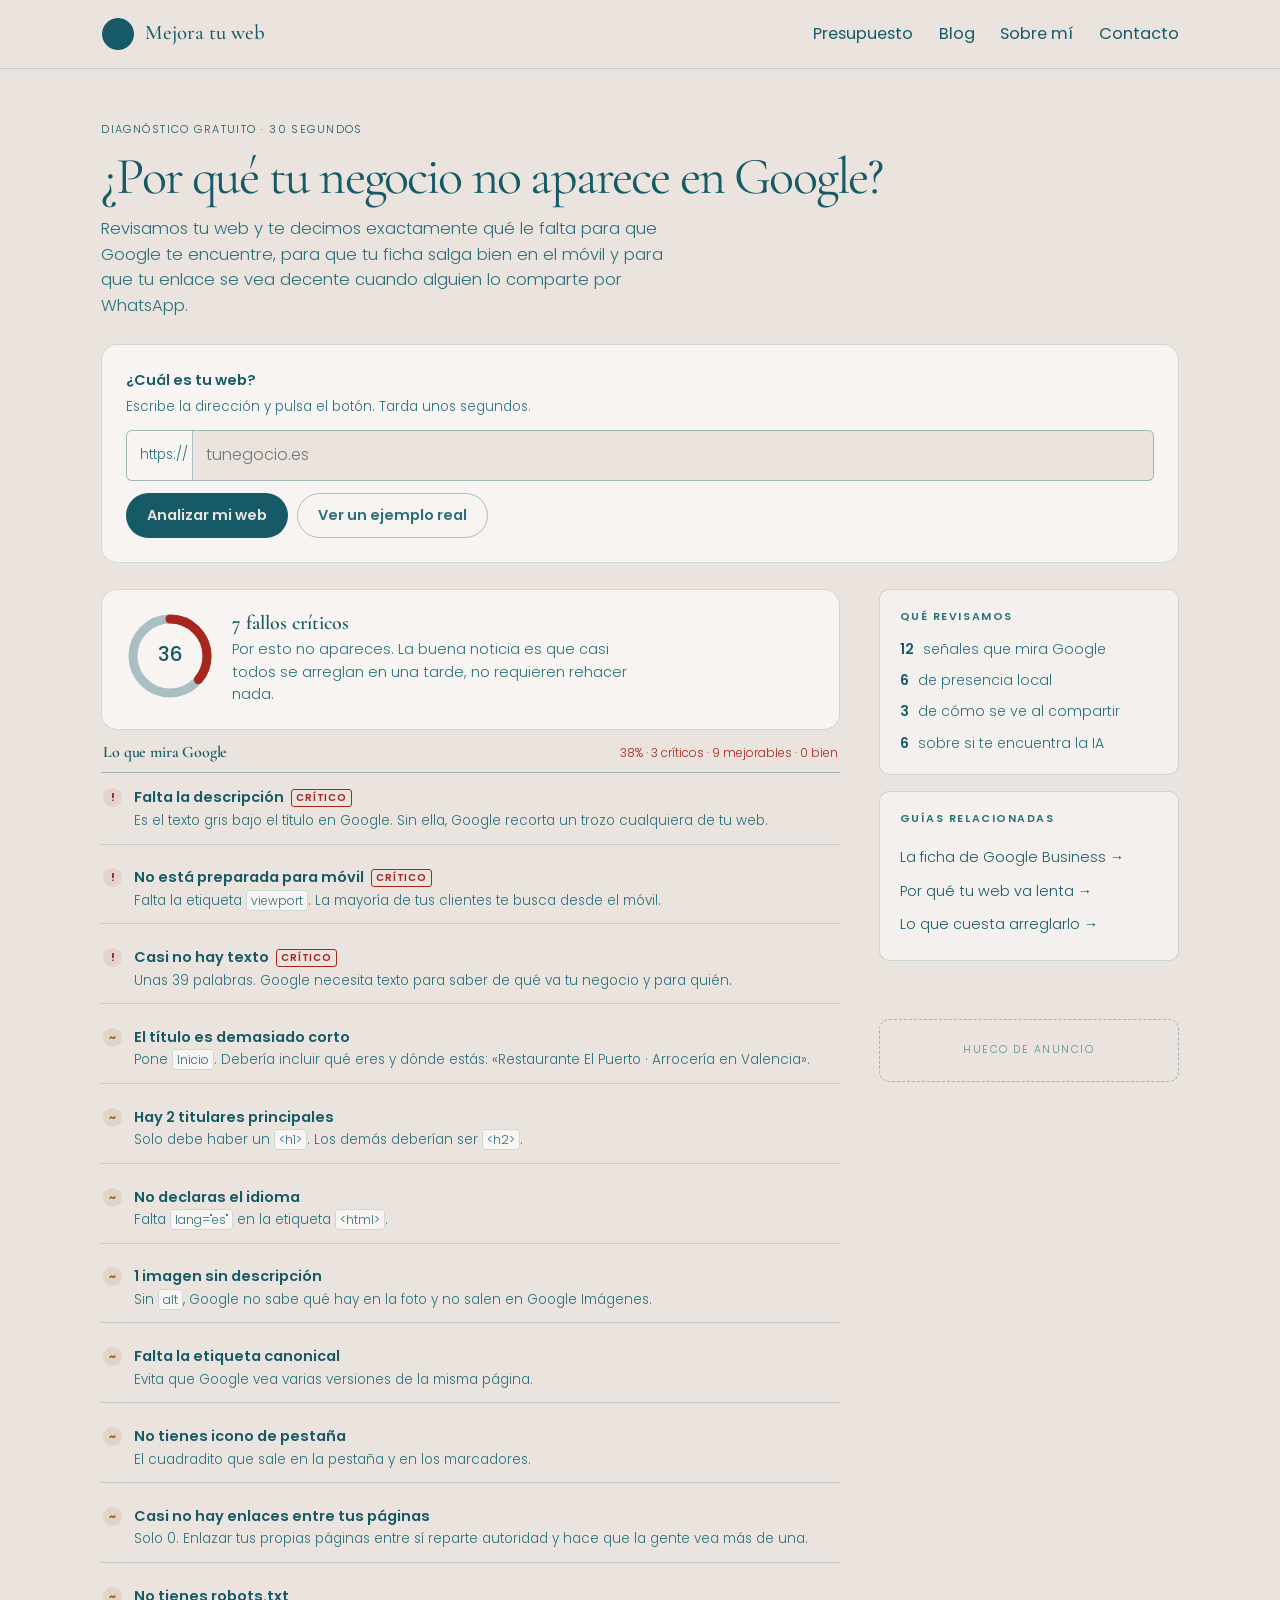
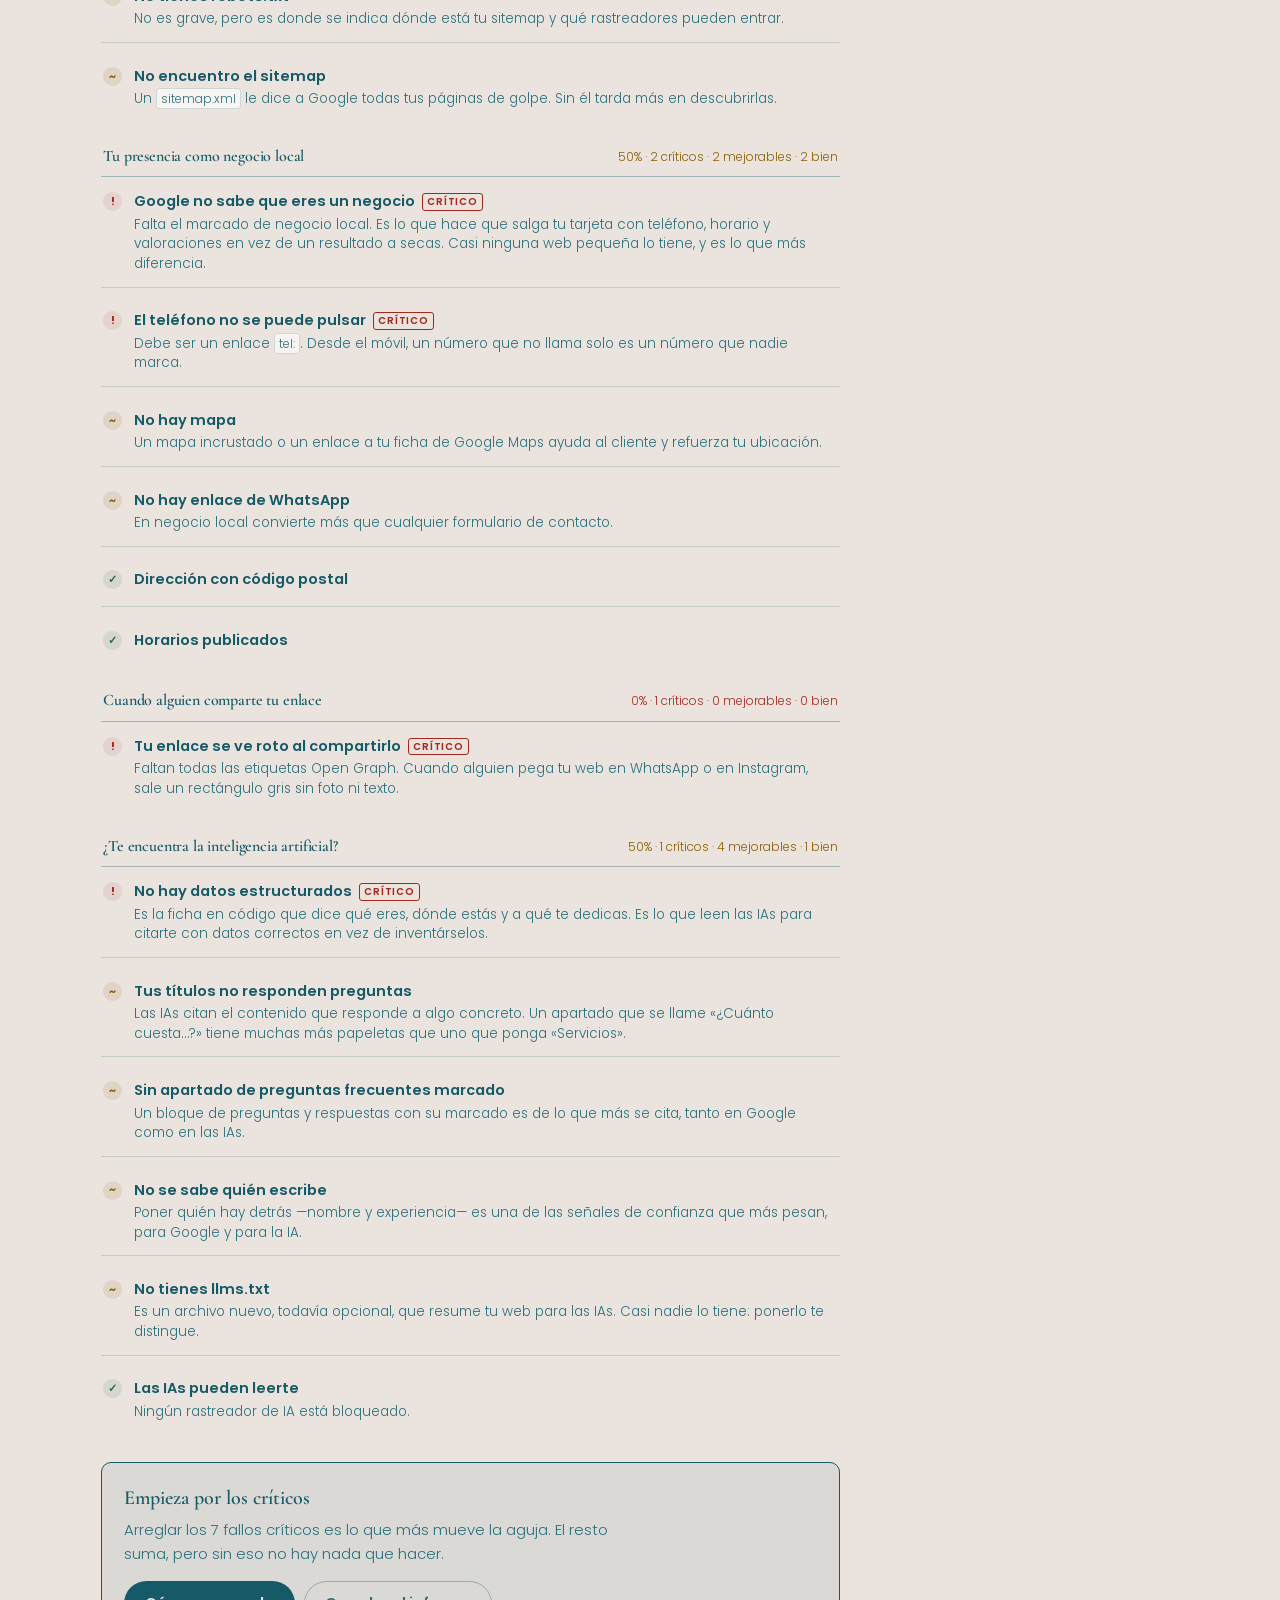
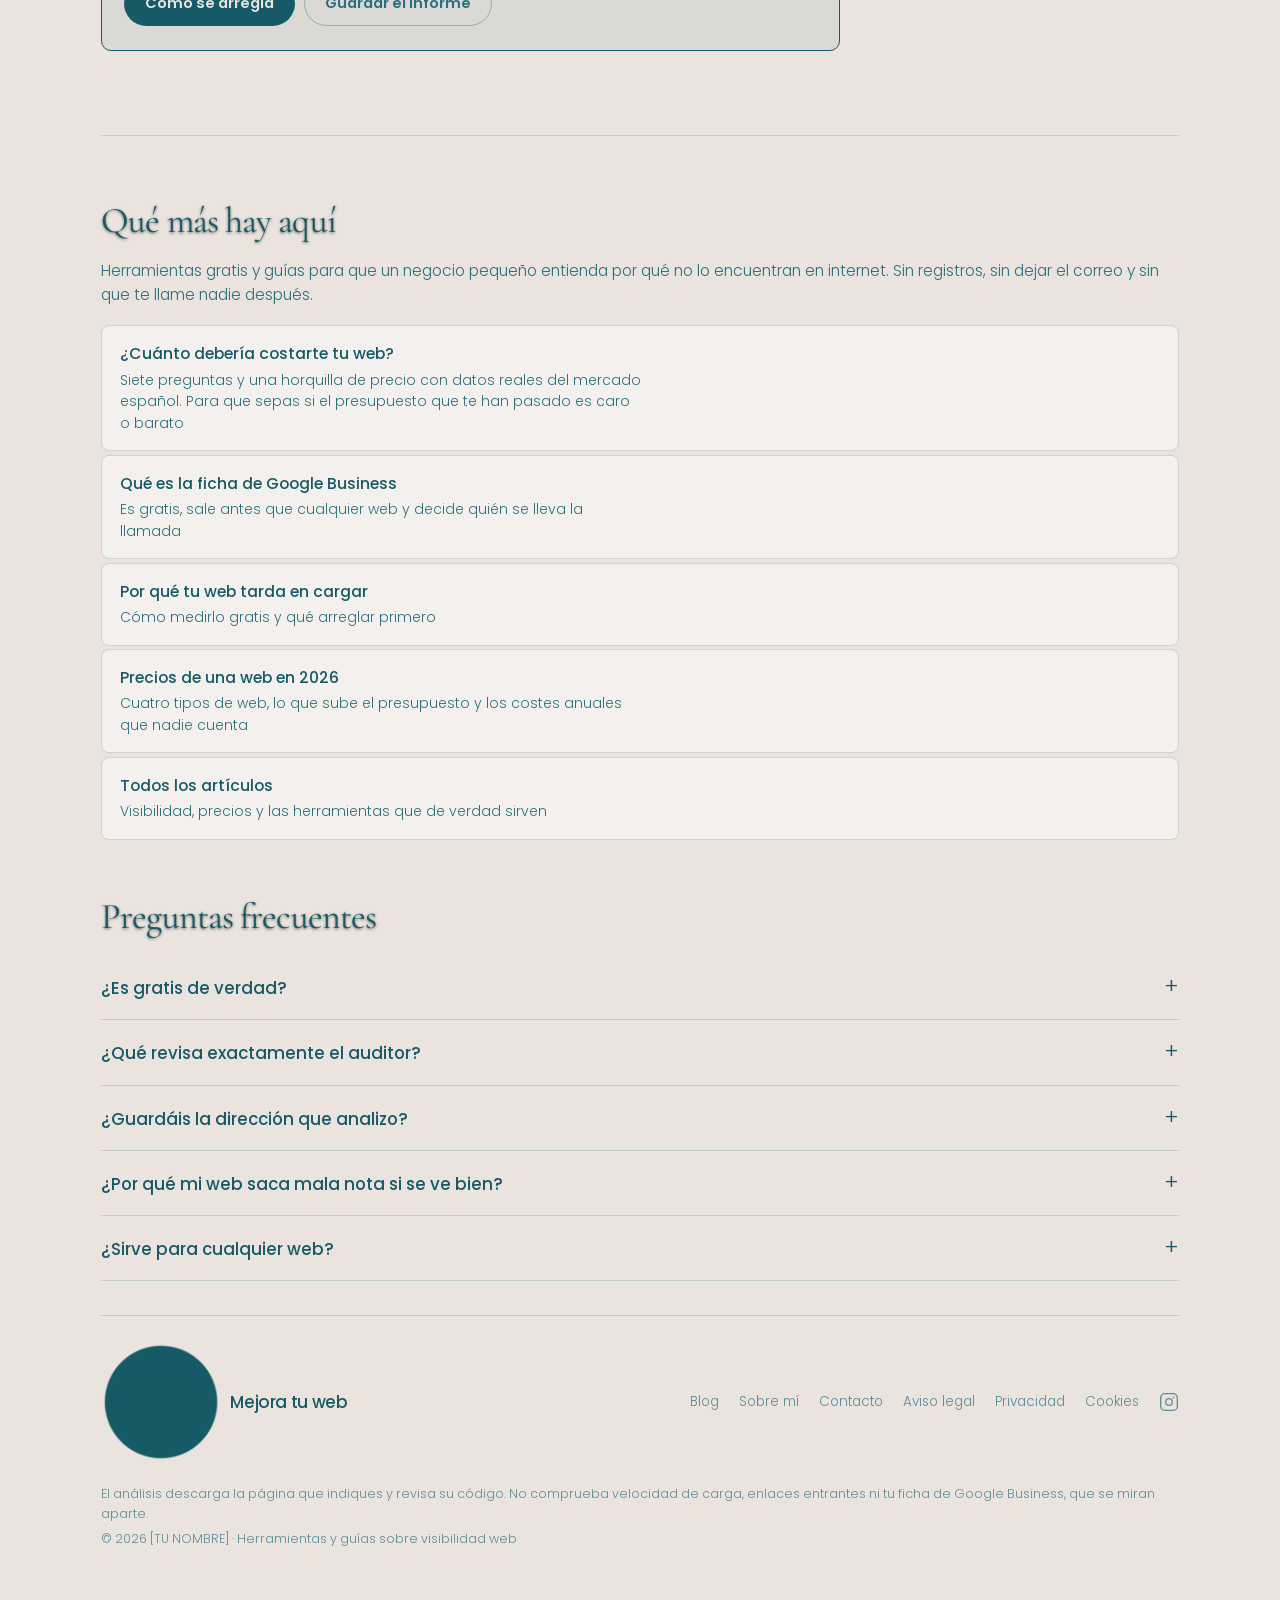
==== index.html @ fc8d4a64 "Primer commit: el sitio completo Sitio de contenido y herramientas gratuitas sobre visibilidad web. " ====
<!DOCTYPE html>
<html lang="es">
<head>
<meta charset="utf-8">
<meta name="viewport" content="width=device-width, initial-scale=1">
<title>¿Por qué tu negocio no aparece en Google? · Mejora tu web</title>
<meta name="description" content="Escribe la dirección de tu web y te decimos en treinta segundos qué le falta para que Google te encuentre. Gratis, sin registro y sin dejar el correo.">
<link rel="canonical" href="https://mejoratuweb.world/">
<link rel="icon" href="/img/logo.png">

<meta property="og:type" content="website">
<meta property="og:url" content="https://mejoratuweb.world/">
<meta property="og:title" content="¿Por qué tu negocio no aparece en Google?">
<meta property="og:description" content="Analiza tu web gratis en treinta segundos y descubre qué le falta.">
<meta property="og:image" content="https://mejoratuweb.world/img/portada-auditor.jpg">
<meta name="twitter:card" content="summary_large_image">


<link rel="preconnect" href="https://fonts.googleapis.com">
<link rel="preconnect" href="https://fonts.gstatic.com" crossorigin>
<link rel="stylesheet" href="https://fonts.googleapis.com/css2?family=Cormorant+Garamond:wght@400;500;600&family=Poppins:wght@300;400;500;600&display=swap">

<link rel="stylesheet" href="/estilo.css">

<style>
:root{
  color-scheme: light;
  --bg:#EAE3DE;
  --surface:rgba(255,255,255,.45);
  --surface-2:rgba(255,255,255,.62);
  --ink:#175A67;
  --ink-2:#2A707C;
  --ink-3:#5C8D96;
  --line:rgba(23,90,103,.18);
  --line-2:rgba(23,90,103,.34);
  --accent:#175A67;
  --accent-soft:rgba(23,90,103,.07);
  --bad:#A8271C;
  --bad-soft:rgba(168,39,28,.09);
  --warn:#8A5D00;
  --warn-soft:rgba(138,93,0,.10);
  --ok:#1F6B4A;
  --ok-soft:rgba(31,107,74,.10);
  --r:10px;
}



*{box-sizing:border-box;}
body{
  margin:0;background:var(--bg);color:var(--ink);
  font-family:'Poppins',"Helvetica Neue",Arial,sans-serif;
  font-size:15.5px;line-height:1.55;
  padding:0;
  -webkit-font-smoothing:antialiased;
}
.wrap{max-width:800px;margin:0 auto;padding-inline:clamp(1.25rem,4vw,4.5rem);}

header{padding-block:52px 26px;}
.kicker{
  font-family:inherit;font-size:11px;
  letter-spacing:.13em;text-transform:uppercase;color:var(--accent);margin:0 0 12px;
}
h1{
  font-family:'Cormorant Garamond',Georgia,serif;font-weight:400;
  font-size:clamp(34px,6vw,52px);line-height:1.05;letter-spacing:-.035em;
    margin:0 0 12px;text-wrap:balance;
}
.sub{color:var(--ink-2);margin:0;max-width:58ch;font-size:16.5px;}

/* entrada */
.input-card{
  background:var(--surface-2);border:1px solid var(--line);border-radius:16px;
  padding:24px;margin-bottom:26px;
}
.input-card label{display:block;font-weight:600;font-size:14.5px;margin-bottom:5px;}
.how{font-size:13.5px;color:var(--ink-2);margin:0 0 12px;}
kbd{
  font-family:inherit;font-size:12px;background:var(--surface-2);
  border:1px solid var(--line-2);border-bottom-width:2px;border-radius:4px;padding:1px 5px;
}
.url-row{
  display:flex;align-items:stretch;
  border:1px solid var(--line-2);border-radius:6px;
  background:var(--bg);overflow:hidden;
}
.url-row:focus-within{outline:2px solid var(--accent);outline-offset:1px;}
.proto{
  display:flex;align-items:center;padding:0 4px 0 13px;
  font-family:inherit;font-size:13.5px;
  color:var(--ink-2);background:var(--surface-2);border-right:1px solid var(--line-2);
}
/* 16px no es capricho: por debajo, Safari en iPhone hace zoom al tocar el campo. */
.url-row input{
  flex:1;min-width:0;border:0;outline:0;background:transparent;
  color:var(--ink);font:inherit;font-size:16px;padding:12px 13px;
}
.err{color:var(--bad);font-size:14px;margin:12px 0 0;}
button[disabled]{opacity:.55;cursor:progress;}
.row{display:flex;gap:9px;flex-wrap:wrap;margin-top:12px;}
button{
  font-family:inherit;font-size:14.5px;font-weight:600;cursor:pointer;
  border-radius:999px;padding:11px 20px;border:1px solid transparent;
  transition:opacity .12s,border-color .12s;
}
.b-main{background:var(--ink);color:var(--bg);}
.b-main:hover{background:#0F454F;}
.b-ghost{background:transparent;border-color:var(--line-2);color:var(--ink-2);}
.b-ghost:hover{border-color:var(--accent);color:var(--accent);}
button:focus-visible{outline:2px solid var(--accent);outline-offset:2px;}

/* marcador */
.score{
  display:flex;gap:18px;align-items:center;flex-wrap:wrap;
  background:var(--surface-2);border:1px solid var(--line);border-radius:16px;
  padding:22px 24px;margin-bottom:10px;
}
.dial{flex:0 0 auto;}
.score-txt h2{
  font-family:'Cormorant Garamond',Georgia,serif;font-size:20px;
  margin:0 0 3px;font-weight:600;
}
.score-txt p{margin:0;color:var(--ink-2);font-size:14.5px;max-width:44ch;}

/* bloques */
.block{margin-bottom:22px;}
.block-head{
  display:flex;align-items:baseline;justify-content:space-between;gap:12px;
  padding:0 2px 8px;border-bottom:1px solid var(--line-2);margin-bottom:0;
}
.block-head h3{
  font-family:'Cormorant Garamond',Georgia,serif;font-size:16px;
  margin:0;font-weight:600;letter-spacing:-.01em;
}
.tally{
  font-family:inherit;font-size:12px;color:var(--ink-3);
  font-variant-numeric:tabular-nums;white-space:nowrap;
}
.items{list-style:none;margin:0;padding:0;}
.item{
  display:flex;gap:12px;padding:13px 2px;border-bottom:1px solid var(--line);
  align-items:flex-start;
}
.item:last-child{border-bottom:0;}
.mark{
  flex:0 0 auto;width:19px;height:19px;border-radius:50%;margin-top:2px;
  display:grid;place-items:center;font-size:11px;font-weight:700;
  font-family:inherit;
}
.m-bad{background:var(--bad-soft);color:var(--bad);}
.m-warn{background:var(--warn-soft);color:var(--warn);}
.m-ok{background:var(--ok-soft);color:var(--ok);}
.item-body{min-width:0;}
.item-t{font-weight:600;font-size:14.5px;margin:0 0 2px;}
.item-d{margin:0;font-size:13.5px;color:var(--ink-2);line-height:1.45;}
.item-d code{
  font-family:inherit;font-size:12px;
  background:var(--surface-2);padding:1px 4px;border-radius:3px;
  overflow-wrap:anywhere;
}
.crit{
  display:inline-block;font-family:inherit;font-size:10px;
  letter-spacing:.08em;text-transform:uppercase;color:var(--bad);
  border:1px solid var(--bad);border-radius:3px;padding:0 4px;margin-left:7px;
  vertical-align:1px;
}

/* cierre */
.close{
  background:var(--accent-soft);border:1px solid var(--accent);
  border-radius:var(--r);padding:24px 22px;margin:28px 0 20px;
}
.close h2{
  font-family:'Cormorant Garamond',Georgia,serif;font-size:20px;
  margin:0 0 8px;font-weight:600;
}
.close p{margin:0 0 16px;font-size:15px;color:var(--ink-2);max-width:54ch;}
.note{
  margin-top:14px;padding:12px 14px;border-radius:6px;background:var(--surface);
  border:1px solid var(--line);font-size:14px;color:var(--ink-2);
}
[hidden]{display:none !important;}
footer{
  border-top:1px solid var(--line);padding-block:16px 48px;margin-top:6px;
  color:var(--ink-3);font-size:13px;
}
footer p{margin:0 0 5px;}
@media (prefers-reduced-motion:reduce){*{transition:none!important;animation:none!important;}}
@media (max-width:560px){
  /* el recuento no cabe en una línea: lo bajamos y lo dejamos partir */
  .block-head{flex-direction:column;align-items:flex-start;gap:5px;}
  .tally{white-space:normal;}
}
@media (max-width:430px){
  header{padding-block:36px 20px;}
  .score{padding:16px;}
}


/* ── pantallas anchas: el contenido deja de ser una tira estrecha ──
   A partir de 1080px el informe comparte fila con una columna
   lateral. Es también donde iría un anuncio de escritorio. */
.wrap{max-width:1180px;}
.cols{display:block;}
@media (min-width:1080px){
  .cols{
    display:grid;
    grid-template-columns:minmax(0,1fr) 300px;
    gap:clamp(2rem,3vw,3.5rem);
    align-items:start;
  }
  .lateral{position:sticky;top:96px;}
}
.lateral{display:flex;flex-direction:column;gap:1rem;margin-top:2rem;}
@media (min-width:1080px){ .lateral{margin-top:0;} }
.caja{
  background:var(--surface);border:1px solid var(--line);
  border-radius:var(--r);padding:1.2rem 1.25rem;
}
.caja h3{
  margin:0 0 .8rem;font-family:'Poppins',sans-serif;font-size:.68rem;font-weight:600;
  letter-spacing:.14em;text-transform:uppercase;color:var(--ink-2);
}
.caja ul{list-style:none;margin:0;padding:0;display:flex;flex-direction:column;gap:.6rem;}
.caja li{margin:0;font-size:.88rem;color:var(--ink-2);display:flex;gap:.6rem;align-items:flex-start;}
.caja li b{color:var(--ink);font-weight:600;flex:0 0 auto;}
.caja a{display:block;font-size:.9rem;color:var(--ink);text-decoration:none;padding:.35rem 0;}
.caja a:hover{opacity:.62;}

/* lista de servicios de la sección de venta */
.servicios{display:flex;flex-direction:column;gap:0;margin:0 0 24px;}
.serv{
  display:flex;justify-content:space-between;align-items:baseline;
  gap:16px 24px;flex-wrap:wrap;
  padding:16px 0;border-bottom:1px solid var(--line);
}
.serv:last-child{border-bottom:0;}
.serv .txt{flex:1 1 260px;min-width:0;}
.serv b{display:block;font-size:16.5px;font-weight:600;color:var(--ink);margin-bottom:3px;}
.serv .desc{font-size:14.5px;color:var(--ink-3);display:block;}
.serv .p{
  font-family:inherit;font-size:14px;
  color:var(--accent);white-space:nowrap;flex:0 0 auto;
  font-variant-numeric:tabular-nums;
}

/* sección de venta bajo la herramienta */
.venta{margin-top:64px;padding-top:8px;border-top:1px solid var(--line);}
.venta h2{font-size:clamp(26px,4vw,36px);font-weight:400;letter-spacing:-.025em;margin:56px 0 18px;text-shadow:0 1px 3px rgba(0,0,0,.55);}
.venta p{color:var(--ink-2);margin:0 0 18px;}
.venta ol{color:var(--ink-2);padding-left:22px;}
.venta ol li{margin-bottom:10px;}
.venta ol strong{color:var(--ink);}

/* pie del sitio */
.pie-h{border-top:1px solid var(--line);margin-top:34px;padding-block:26px 52px;}
.pie-h .fila{display:flex;justify-content:space-between;align-items:center;gap:16px 28px;flex-wrap:wrap;}
.pie-h .marca-h{display:inline-flex;align-items:center;gap:9px;color:var(--ink);text-decoration:none;font-size:17px;font-weight:500;letter-spacing:-.02em;}
.pie-h .marca-h svg{width:21px;height:21px;stroke:var(--accent);fill:none;stroke-width:1.5;}
.pie-h nav{display:flex;gap:20px;flex-wrap:wrap;align-items:center;}
.pie-h a:not(.marca-h){color:var(--ink-3);text-decoration:none;font-size:13.5px;transition:color .2s;}
.pie-h a:not(.marca-h):hover{color:var(--ink);}
.pie-h .ig{display:inline-grid;place-items:center;}
.pie-h .ig svg{width:20px;height:20px;}
.pie-h .nota{margin:22px 0 0;font-size:12.5px;color:var(--ink-3);line-height:1.55;}
.pie-h .nota p{margin:0 0 6px;}
.nav .marca img{width:34px;height:34px;object-fit:contain;flex:0 0 auto;}
img{max-width:100%;height:auto;}
</style>

<script type="application/ld+json">
{
  "@context": "https://schema.org",
  "@graph": [
    {
      "@type": "WebSite",
      "@id": "https://mejoratuweb.world/#web",
      "name": "Mejora tu web",
      "url": "https://mejoratuweb.world/",
      "description": "Herramientas gratuitas y contenidos sobre visibilidad web para negocios pequeños.",
      "inLanguage": "es-ES",
      "publisher": { "@id": "https://mejoratuweb.world/#autor" }
    },
    {
      "@type": "Person",
      "@id": "https://mejoratuweb.world/#autor",
      "name": "[TU NOMBRE]",
      "url": "https://mejoratuweb.world/sobre-mi",
      "sameAs": ["https://instagram.com/mejoratuweb_"]
    },
    {
      "@type": "WebApplication",
      "name": "Auditor de visibilidad",
      "url": "https://mejoratuweb.world/",
      "applicationCategory": "BusinessApplication",
      "operatingSystem": "Cualquier navegador",
      "inLanguage": "es-ES",
      "description": "Analiza una página web y detecta qué le falta para aparecer en Google, para funcionar como negocio local, para verse bien al compartirla y para que la encuentre la inteligencia artificial.",
      "offers": { "@type": "Offer", "price": "0", "priceCurrency": "EUR" },
      "author": { "@id": "https://mejoratuweb.world/#autor" }
    }
  ]
}
</script>
<script type="application/ld+json">
{
  "@context": "https://schema.org",
  "@type": "FAQPage",
  "mainEntity": [
    {
      "@type": "Question",
      "name": "¿Es gratis de verdad?",
      "acceptedAnswer": {
        "@type": "Answer",
        "text": "Sí. No pide registro, no pide correo y no hay versión de pago. La web se mantiene con publicidad, que es lo que permite que las herramientas sean gratis."
      }
    },
    {
      "@type": "Question",
      "name": "¿Qué revisa exactamente el auditor?",
      "acceptedAnswer": {
        "@type": "Answer",
        "text": "Unas treinta comprobaciones repartidas en cuatro bloques: lo que mira Google para posicionarte, tu presencia como negocio local, cómo se ve tu enlace cuando alguien lo comparte, y si los rastreadores de inteligencia artificial pueden leerte."
      }
    },
    {
      "@type": "Question",
      "name": "¿Guardáis la dirección que analizo?",
      "acceptedAnswer": {
        "@type": "Answer",
        "text": "No. La página se descarga, se analiza y se devuelve el resultado. No se guarda ni la dirección ni el contenido."
      }
    },
    {
      "@type": "Question",
      "name": "¿Por qué mi web saca mala nota si se ve bien?",
      "acceptedAnswer": {
        "@type": "Answer",
        "text": "Porque el auditor no mira si es bonita: mira si Google la entiende. Una web preciosa puede no tener descripción, ni datos estructurados, ni etiquetas para compartir, y entonces existe pero no la encuentra nadie."
      }
    },
    {
      "@type": "Question",
      "name": "¿Sirve para cualquier web?",
      "acceptedAnswer": {
        "@type": "Answer",
        "text": "Para cualquiera que se pueda descargar públicamente. El bloque de presencia local solo tiene sentido si tu negocio atiende a clientes de una zona concreta; si no, puedes ignorarlo."
      }
    }
  ]
}
</script>
</head>
<body>
<div class="barra">
<nav class="nav">
  <a class="marca" href="/"><img src="/img/logo.png" alt="" width="120" height="120">Mejora tu web</a>
  <ul>
    <li><a href="/presupuesto">Presupuesto</a></li>
    <li><a href="/blog">Blog</a></li>
    <li><a href="/sobre-mi">Sobre mí</a></li>
    <li><a href="/contacto">Contacto</a></li>
  </ul>
</nav>
</div>

<div class="wrap">

<header>
  <p class="kicker">Diagnóstico gratuito · 30 segundos</p>
  <h1>¿Por qué tu negocio no aparece en Google?</h1>
  <p class="sub">Revisamos tu web y te decimos exactamente qué le falta para que Google te encuentre, para que tu ficha salga bien en el móvil y para que tu enlace se vea decente cuando alguien lo comparte por WhatsApp.</p>
</header>

<div class="input-card">
  <label for="url">¿Cuál es tu web?</label>
  <p class="how">Escribe la dirección y pulsa el botón. Tarda unos segundos.</p>
  <div class="url-row">
    <span class="proto">https://</span>
    <input type="text" id="url" inputmode="url" autocomplete="url" spellcheck="false"
           placeholder="tunegocio.es" aria-label="Dirección de tu web">
  </div>
  <div class="row">
    <button type="button" class="b-main" id="go">Analizar mi web</button>
    <button type="button" class="b-ghost" id="demo">Ver un ejemplo real</button>
  </div>
  <p class="err" id="err" hidden></p>
</div>

<div class="cols">
<div>

<section class="score" aria-live="polite">
  <div class="dial">
    <svg width="88" height="88" viewBox="0 0 88 88" role="img" aria-labelledby="dial-t">
      <title id="dial-t">Puntuación de visibilidad</title>
      <circle cx="44" cy="44" r="37" fill="none" stroke="var(--line-2)" stroke-width="9"></circle>
      <circle id="arc" cx="44" cy="44" r="37" fill="none" stroke="var(--accent)" stroke-width="9"
              stroke-linecap="round" stroke-dasharray="232.5" stroke-dashoffset="232.5"
              transform="rotate(-90 44 44)"></circle>
      <text id="arc-n" x="44" y="49" text-anchor="middle" fill="var(--ink)"
            font-family="Poppins, sans-serif" font-size="20" font-weight="500">—</text>
    </svg>
  </div>
  <div class="score-txt">
    <h2 id="verdict">Esperando tu web</h2>
    <p id="verdict-d">Pega el código de arriba y pulsa analizar. O mira el ejemplo si prefieres ver antes cómo funciona.</p>
  </div>
</section>

<div id="report"></div>

<section class="close" id="closing" hidden>
  <h2 id="close-t">Lo importante son los tres primeros</h2>
  <p id="close-d">Arreglar los fallos marcados como críticos es lo que más mueve la aguja. El resto suma, pero sin eso no hay nada que hacer.</p>
  <div class="row">
    <button type="button" class="b-main" id="ask">Cómo se arregla</button>
    <button type="button" class="b-ghost" id="print">Guardar el informe</button>
  </div>
  <div class="note" id="sent" hidden>Cada fallo se arregla de una forma distinta. Los tres más habituales los explico paso a paso aquí: <a href="/blog/ficha-google-business">la ficha de Google Business</a>, <a href="/blog/velocidad-web">la velocidad de carga</a> y <a href="/blog/precio-web-negocio-pequeno">lo que cuesta arreglarlo</a>. Si algo no te cuadra, <a href="/contacto">escríbeme</a>.</div>
</section>

</div>

<aside class="lateral">

  <div class="caja">
    <h3>Qué revisamos</h3>
    <ul>
      <li><b>12</b> señales que mira Google</li>
      <li><b>6</b> de presencia local</li>
      <li><b>3</b> de cómo se ve al compartir</li>
      <li><b>6</b> sobre si te encuentra la IA</li>
    </ul>
  </div>

  <div class="caja">
    <h3>Guías relacionadas</h3>
    <a href="/blog/ficha-google-business">La ficha de Google Business →</a>
    <a href="/blog/velocidad-web">Por qué tu web va lenta →</a>
    <a href="/blog/precio-web-negocio-pequeno">Lo que cuesta arreglarlo →</a>
  </div>

  <!-- ANUNCIO LATERAL — solo se ve en escritorio -->
  <div class="ad">Hueco de anuncio</div>

</aside>

</div>

<section class="venta">

<h2>Qué más hay aquí</h2>

<p>Herramientas gratis y guías para que un negocio pequeño entienda por qué no lo encuentran en internet. Sin registros, sin dejar el correo y sin que te llame nadie después.</p>

<ul class="more">
  <li><a href="/presupuesto">¿Cuánto debería costarte tu web?<span class="sub">Siete preguntas y una horquilla de precio con datos reales del mercado español. Para que sepas si el presupuesto que te han pasado es caro o barato</span></a></li>
  <li><a href="/blog/ficha-google-business">Qué es la ficha de Google Business<span class="sub">Es gratis, sale antes que cualquier web y decide quién se lleva la llamada</span></a></li>
  <li><a href="/blog/velocidad-web">Por qué tu web tarda en cargar<span class="sub">Cómo medirlo gratis y qué arreglar primero</span></a></li>
  <li><a href="/blog/precio-web-negocio-pequeno">Precios de una web en 2026<span class="sub">Cuatro tipos de web, lo que sube el presupuesto y los costes anuales que nadie cuenta</span></a></li>
  <li><a href="/blog">Todos los artículos<span class="sub">Visibilidad, precios y las herramientas que de verdad sirven</span></a></li>
</ul>


<h2>Preguntas frecuentes</h2>

<details>
  <summary>¿Es gratis de verdad?</summary>
  <p>Sí. No pide registro, no pide correo y no hay versión de pago. La web se mantiene con publicidad, que es lo que permite que las herramientas sean gratis.</p>
</details>
<details>
  <summary>¿Qué revisa exactamente el auditor?</summary>
  <p>Unas treinta comprobaciones repartidas en cuatro bloques: lo que mira Google para posicionarte, tu presencia como negocio local, cómo se ve tu enlace cuando alguien lo comparte, y si los rastreadores de inteligencia artificial pueden leerte.</p>
</details>
<details>
  <summary>¿Guardáis la dirección que analizo?</summary>
  <p>No. La página se descarga, se analiza y se devuelve el resultado. No se guarda ni la dirección ni el contenido.</p>
</details>
<details>
  <summary>¿Por qué mi web saca mala nota si se ve bien?</summary>
  <p>Porque el auditor no mira si es bonita: mira si Google la entiende. Una web preciosa puede no tener descripción, ni datos estructurados, ni etiquetas para compartir, y entonces existe pero no la encuentra nadie.</p>
</details>
<details>
  <summary>¿Sirve para cualquier web?</summary>
  <p>Para cualquiera que se pueda descargar públicamente. El bloque de presencia local solo tiene sentido si tu negocio atiende a clientes de una zona concreta; si no, puedes ignorarlo.</p>
</details>

</section>

<footer class="pie-h">
  <div class="fila">
    <a class="marca-h" href="/"><img src="/img/logo.png" alt="" width="120" height="120"><span>Mejora tu web</span></a>
    <nav aria-label="Legal">
      <a href="/blog">Blog</a>
      <a href="/sobre-mi">Sobre mí</a>
      <a href="/contacto">Contacto</a>
      <a href="/aviso-legal">Aviso legal</a>
      <a href="/politica-de-privacidad">Privacidad</a>
      <a href="/politica-de-cookies">Cookies</a>
      <a class="ig" href="https://instagram.com/mejoratuweb_" target="_blank" rel="noopener" aria-label="Instagram"><svg viewBox="0 0 24 24" aria-hidden="true" fill="none" stroke="currentColor" stroke-width="1.6" stroke-linecap="round" stroke-linejoin="round"><rect x="2" y="2" width="20" height="20" rx="5"/><circle cx="12" cy="12" r="4"/><circle cx="17.5" cy="6.5" r="1" fill="currentColor" stroke="none"/></svg></a>
    </nav>
  </div>
  <div class="nota">
    <p>El an&aacute;lisis descarga la p&aacute;gina que indiques y revisa su c&oacute;digo. No comprueba velocidad de carga, enlaces entrantes ni tu ficha de Google Business, que se miran aparte.</p>
    <p>&copy; 2026 [TU NOMBRE] &middot; Herramientas y gu&iacute;as sobre visibilidad web</p>
  </div>
</footer>

</div>

<script>
(function(){
  var $ = function(id){ return document.getElementById(id); };
  var report = $('report'), url = $('url'), err = $('err'), go = $('go');

  var EJEMPLO = '<!DOCTYPE html>\n<html>\n<head>\n' +
    '<meta charset="utf-8">\n' +
    '<title>Inicio</title>\n' +
    '<link rel="stylesheet" href="estilo.css">\n' +
    '</head>\n<body>\n' +
    '<h1>Bienvenidos</h1>\n' +
    '<h1>Nuestra carta</h1>\n' +
    '<img src="local.jpg">\n' +
    '<img src="plato.jpg" alt="Arroz caldoso">\n' +
    '<p>Somos un restaurante familiar en el centro. Llámanos al 961 234 567 ' +
    'o ven a vernos en la Calle Mayor 14, 46001 Valencia.</p>\n' +
    '<p>Abrimos todos los días de 13:00 a 16:00 y de 20:00 a 23:30.</p>\n' +
    '</body>\n</html>';

  // ---- comprobaciones ----
  function analizar(d){
    if(typeof d === 'string') d = {html:d};
    var html = d.html;
    var robots = d.robots || '';
    var haySitemap = !!d.sitemap;
    var hayLlms = !!d.llms;
    var doc = new DOMParser().parseFromString(html, 'text/html');
    var head = doc.head || doc.createElement('head');
    var txt = (doc.body ? doc.body.textContent : '').replace(/\s+/g,' ').trim();
    var raw = html;

    function meta(sel){ var e = head.querySelector(sel); return e ? (e.getAttribute('content')||'').trim() : null; }

    var titulo = (doc.querySelector('title')||{}).textContent;
    titulo = titulo ? titulo.trim() : '';
    var desc = meta('meta[name="description" i]');
    var h1s = doc.querySelectorAll('h1');
    var imgs = doc.querySelectorAll('img');
    // alt="" es correcto: marca una imagen decorativa. Lo que falla
    // es no tener el atributo en absoluto.
    var sinAlt = 0, decorativas = 0;
    Array.prototype.forEach.call(imgs, function(i){
      if(!i.hasAttribute('alt')) sinAlt++;
      else if(!i.getAttribute('alt').trim()) decorativas++;
    });
    var lang = doc.documentElement.getAttribute('lang');
    var robots = (meta('meta[name="robots" i]')||'').toLowerCase();
    var canonical = head.querySelector('link[rel="canonical" i]');
    var viewport = meta('meta[name="viewport" i]');
    var favicon = head.querySelector('link[rel~="icon" i]');

    var ogT = meta('meta[property="og:title" i]'), ogD = meta('meta[property="og:description" i]'),
        ogI = meta('meta[property="og:image" i]');

    var schema = /"@type"\s*:\s*"(LocalBusiness|Restaurant|Store|Dentist|MedicalClinic|HealthAndBeautyBusiness|AutoRepair|ProfessionalService|BarOrPub|CafeOrCoffeeShop)"/i.test(raw);
    var tel = /href\s*=\s*["']tel:/i.test(raw);
    var wa = /(wa\.me|api\.whatsapp\.com)/i.test(raw);
    var cp = /\b\d{5}\b/.test(txt);
    var horario = /(horario|abrimos|abierto|lunes|martes|miércoles|miercoles|jueves|viernes|sábado|sabado|domingo)/i.test(txt)
                  && /\d{1,2}[:.]\d{2}/.test(txt);
    var mapa = /(google\.com\/maps|maps\.google|maps\.app\.goo\.gl)/i.test(raw);

    var B = [], L = [], C = [];

    // --- básicos ---
    if(!titulo) B.push(f('bad','Tu página no tiene título','Es el renglón azul que sale en Google. Sin él, Google se inventa uno.',true));
    else if(titulo.length < 15) B.push(f('warn','El título es demasiado corto','Pone <code>'+esc(titulo)+'</code>. Debería incluir qué eres y dónde estás: «Restaurante El Puerto · Arrocería en Valencia».'));
    else if(titulo.length > 65) B.push(f('warn','El título se va a cortar en Google','Tiene '+titulo.length+' caracteres y se corta sobre los 60.'));
    else B.push(f('ok','Título correcto','<code>'+esc(titulo)+'</code>'));

    if(!desc) B.push(f('bad','Falta la descripción','Es el texto gris bajo el título en Google. Sin ella, Google recorta un trozo cualquiera de tu web.',true));
    else if(desc.length < 70) B.push(f('warn','La descripción se queda corta','Tiene '+desc.length+' caracteres. Entre 120 y 160 aprovecha todo el espacio.'));
    else B.push(f('ok','Descripción correcta',desc.length+' caracteres.'));

    if(h1s.length === 0) B.push(f('bad','No hay titular principal','Falta el <code>&lt;h1&gt;</code>. Es como Google entiende de qué va la página.',true));
    else if(h1s.length > 1) B.push(f('warn','Hay '+h1s.length+' titulares principales','Solo debe haber un <code>&lt;h1&gt;</code>. Los demás deberían ser <code>&lt;h2&gt;</code>.'));
    else B.push(f('ok','Un solo titular principal','<code>'+esc(h1s[0].textContent.trim().slice(0,60))+'</code>'));

    if(robots.indexOf('noindex') > -1)
      B.push(f('bad','Le estás diciendo a Google que no te indexe','Hay un <code>noindex</code> en el código. Esto por sí solo te borra de Google. Suele quedarse puesto sin querer al publicar.',true));

    if(!lang) B.push(f('warn','No declaras el idioma','Falta <code>lang="es"</code> en la etiqueta <code>&lt;html&gt;</code>.'));
    else B.push(f('ok','Idioma declarado','<code>'+esc(lang)+'</code>'));

    if(!viewport) B.push(f('bad','No está preparada para móvil','Falta la etiqueta <code>viewport</code>. La mayoría de tus clientes te busca desde el móvil.',true));
    else B.push(f('ok','Preparada para móvil',''));

    if(sinAlt > 0) B.push(f('warn', sinAlt+' '+(sinAlt===1?'imagen sin descripción':'imágenes sin descripción'),'Sin <code>alt</code>, Google no sabe qué hay en la foto y no salen en Google Imágenes.'));
    else if(imgs.length) B.push(f('ok','Todas las imágenes descritas',
      imgs.length + ' con <code>alt</code>' + (decorativas ? ', ' + decorativas + ' marcadas como decorativas' : '') + '.'));

    if(!canonical) B.push(f('warn','Falta la etiqueta canonical','Evita que Google vea varias versiones de la misma página.'));
    if(!favicon) B.push(f('warn','No tienes icono de pestaña','El cuadradito que sale en la pestaña y en los marcadores.'));

    var pal = txt ? txt.split(' ').length : 0;
    if(pal < 150) B.push(f('bad','Casi no hay texto','Unas '+pal+' palabras. Google necesita texto para saber de qué va tu negocio y para quién.',true));
    else if(pal < 350) B.push(f('warn','Hay poco texto','Unas '+pal+' palabras. Con 400 o 500 bien escritas competirías mucho mejor.'));
    else B.push(f('ok','Cantidad de texto suficiente','Unas '+pal+' palabras.'));

    // jerarquía de titulares
    var h2s = doc.querySelectorAll('h2');
    if(h1s.length && h2s.length === 0 && pal > 400)
      B.push(f('warn','No hay subtítulos','Solo hay un titular y mucho texto seguido. Los <code>&lt;h2&gt;</code> ayudan a Google a entender de qué habla cada parte, y al lector a no perderse.'));
    else if(h2s.length) B.push(f('ok','Texto bien estructurado', h2s.length + ' ' + (h2s.length===1?'subtítulo':'subtítulos') + '.'));

    // enlaces internos
    // El host es el de la web analizada, no el de esta página.
    var suHost = '';
    try { suHost = d.url ? new URL(d.url).host : ''; } catch(e){}

    var internos = 0;
    Array.prototype.forEach.call(doc.querySelectorAll('a[href]'), function(a){
      var h = (a.getAttribute('href') || '').trim();
      if(!h || h.charAt(0) === '#') return;
      if(/^(mailto:|tel:|javascript:|data:)/i.test(h)) return;
      if(/^https?:\/\//i.test(h)){
        if(suHost && h.indexOf(suHost) > -1) internos++;   // absoluto, pero suyo
      } else {
        internos++;                                         // relativo: siempre interno
      }
    });
    if(internos < 3) B.push(f('warn','Casi no hay enlaces entre tus páginas','Solo ' + internos + '. Enlazar tus propias páginas entre sí reparte autoridad y hace que la gente vea más de una.'));
    else B.push(f('ok','Páginas enlazadas entre sí', internos + ' enlaces internos.'));

    // robots.txt y sitemap
    if(robots){
      if(/User-agent:\s*\*[\s\S]*?Disallow:\s*\/\s*$/im.test(robots))
        B.push(f('bad','Tu robots.txt bloquea todo Google','Hay un <code>Disallow: /</code> general. Esto por sí solo te borra del buscador.',true));
      else B.push(f('ok','robots.txt correcto','No bloquea el rastreo.'));
    } else {
      B.push(f('warn','No tienes robots.txt','No es grave, pero es donde se indica dónde está tu sitemap y qué rastreadores pueden entrar.'));
    }

    if(haySitemap) B.push(f('ok','Sitemap publicado','Google tiene el mapa de tu web.'));
    else B.push(f('warn','No encuentro el sitemap','Un <code>sitemap.xml</code> le dice a Google todas tus páginas de golpe. Sin él tarda más en descubrirlas.'));

    // --- local ---
    // ¿Esto parece siquiera un negocio local? Sin schema, sin teléfono,
    // sin dirección y sin horarios, casi seguro que no lo es. En ese caso
    // avisamos, pero no lo marcamos como crítico: sería una falsa alarma.
    var pareceLocal = schema || tel || cp || horario || mapa;

    if(!pareceLocal){
      L.push(f('warn','Esto no parece un negocio local',
        'No encuentro dirección, teléfono ni horarios. Si tu web no es la de un negocio con clientes de una zona concreta, este bloque no te aplica y puedes ignorarlo entero.'));
    }

    if(!schema) L.push(f(pareceLocal ? 'bad' : 'warn','Google no sabe que eres un negocio','Falta el marcado de negocio local. Es lo que hace que salga tu tarjeta con teléfono, horario y valoraciones en vez de un resultado a secas. Casi ninguna web pequeña lo tiene, y es lo que más diferencia.', pareceLocal));
    else L.push(f('ok','Marcado de negocio local presente',''));

    if(!tel) L.push(f(pareceLocal ? 'bad' : 'warn','El teléfono no se puede pulsar','Debe ser un enlace <code>tel:</code>. Desde el móvil, un número que no llama solo es un número que nadie marca.', pareceLocal));
    else L.push(f('ok','Teléfono pulsable',''));

    if(!cp) L.push(f('warn','No encuentro una dirección completa','Falta el código postal. La dirección exacta ayuda a Google a situarte en el mapa.'));
    else L.push(f('ok','Dirección con código postal',''));

    if(!horario) L.push(f('warn','No aparecen los horarios','Es de lo que más se busca de un negocio local, y Google lo muestra directamente si lo encuentra.'));
    else L.push(f('ok','Horarios publicados',''));

    if(!mapa) L.push(f('warn','No hay mapa','Un mapa incrustado o un enlace a tu ficha de Google Maps ayuda al cliente y refuerza tu ubicación.'));
    else L.push(f('ok','Mapa enlazado',''));

    if(!wa) L.push(f('warn','No hay enlace de WhatsApp','En negocio local convierte más que cualquier formulario de contacto.'));
    else L.push(f('ok','WhatsApp enlazado',''));

    // --- compartir ---
    if(!ogT && !ogD && !ogI)
      C.push(f('bad','Tu enlace se ve roto al compartirlo','Faltan todas las etiquetas Open Graph. Cuando alguien pega tu web en WhatsApp o en Instagram, sale un rectángulo gris sin foto ni texto.',true));
    else {
      if(!ogT) C.push(f('warn','Falta el título al compartir','<code>og:title</code>'));
      else C.push(f('ok','Título al compartir',''));
      if(!ogI) C.push(f('bad','No hay imagen al compartir','<code>og:image</code>. Es lo que más se nota: sin foto, casi nadie pincha.',true));
      else C.push(f('ok','Imagen al compartir',''));
      if(!ogD) C.push(f('warn','Falta la descripción al compartir','<code>og:description</code>'));
      else C.push(f('ok','Descripción al compartir',''));
    }

    // --- ¿te encuentra la IA? ---
    var A = [];

    var bloqueaIA = /User-agent:\s*(GPTBot|ClaudeBot|Claude-Web|PerplexityBot|Google-Extended|CCBot|anthropic-ai)[\s\S]{0,200}?Disallow:\s*\//i.test(robots);
    if(bloqueaIA) A.push(f('bad','Le has cerrado la puerta a la IA','Tu <code>robots.txt</code> bloquea a rastreadores como GPTBot, ClaudeBot o Perplexity. Si alguien pregunta por tu sector a ChatGPT, tu negocio no puede salir.',true));
    else A.push(f('ok','Las IAs pueden leerte','Ningún rastreador de IA está bloqueado.'));

    var tieneDatos = /"@type"\s*:\s*"[A-Za-z]+"/.test(raw);
    if(!tieneDatos) A.push(f('bad','No hay datos estructurados','Es la ficha en código que dice qué eres, dónde estás y a qué te dedicas. Es lo que leen las IAs para citarte con datos correctos en vez de inventárselos.',true));
    else A.push(f('ok','Datos estructurados presentes',''));

    var preguntas = 0;
    Array.prototype.forEach.call(doc.querySelectorAll('h2,h3'), function(h){
      var t = (h.textContent||'').trim();
      if(/\?|^(qué|que|cómo|como|cuánto|cuanto|cuándo|cuando|por qué|porque|dónde|donde|quién|quien)\b/i.test(t)) preguntas++;
    });
    if(preguntas === 0) A.push(f('warn','Tus títulos no responden preguntas','Las IAs citan el contenido que responde a algo concreto. Un apartado que se llame «¿Cuánto cuesta…?» tiene muchas más papeletas que uno que ponga «Servicios».'));
    else A.push(f('ok','Contenido en forma de respuesta', preguntas + ' ' + (preguntas===1?'apartado responde':'apartados responden') + ' a una pregunta.'));

    var faq = /"@type"\s*:\s*"(FAQPage|Question)"/i.test(raw);
    if(!faq) A.push(f('warn','Sin apartado de preguntas frecuentes marcado','Un bloque de preguntas y respuestas con su marcado es de lo que más se cita, tanto en Google como en las IAs.'));
    else A.push(f('ok','Preguntas frecuentes marcadas',''));

    var autor = /"@type"\s*:\s*"Person"/i.test(raw) || /rel=["']author/i.test(raw) || /itemprop=["']author/i.test(raw);
    if(!autor) A.push(f('warn','No se sabe quién escribe','Poner quién hay detrás —nombre y experiencia— es una de las señales de confianza que más pesan, para Google y para la IA.'));
    else A.push(f('ok','Autoría identificada',''));

    if(hayLlms) A.push(f('ok','Tienes llms.txt','Vas por delante: ese archivo le explica a las IAs qué hay en tu web.'));
    else A.push(f('warn','No tienes llms.txt','Es un archivo nuevo, todavía opcional, que resume tu web para las IAs. Casi nadie lo tiene: ponerlo te distingue.'));

    return [
      {t:'Lo que mira Google', items:B},
      {t:'Tu presencia como negocio local', items:L},
      {t:'Cuando alguien comparte tu enlace', items:C},
      {t:'¿Te encuentra la inteligencia artificial?', items:A}
    ];
  }

  function f(nivel,titulo,detalle,critico){
    return {nivel:nivel, t:titulo, d:detalle||'', crit:!!critico};
  }
  function esc(s){
    return String(s).replace(/[&<>"]/g, function(c){
      return {'&':'&amp;','<':'&lt;','>':'&gt;','"':'&quot;'}[c];
    });
  }

  function pintar(bloques){
    report.innerHTML = '';
    var bad=0, warn=0, ok=0;

    bloques.forEach(function(b){
      var nb=0,nw=0,no=0;
      b.items.forEach(function(i){
        if(i.nivel==='bad'){bad++;nb++;} else if(i.nivel==='warn'){warn++;nw++;} else {ok++;no++;}
      });

      var sec = document.createElement('section');
      sec.className = 'block';
      var head = document.createElement('div');
      head.className = 'block-head';
      var h3 = document.createElement('h3'); h3.textContent = b.t;
      var tally = document.createElement('span'); tally.className = 'tally';
      // Cada bloque saca su propia nota: bien vale 1, mejorable medio, crítico 0.
      var totalB = nb + nw + no;
      var pctB = totalB ? Math.round(((no + nw*0.5) / totalB) * 100) : 100;
      tally.textContent = pctB + '%  ·  ' + nb + ' críticos · ' + nw + ' mejorables · ' + no + ' bien';
      tally.style.color = pctB < 50 ? 'var(--bad)' : pctB < 80 ? 'var(--warn)' : 'var(--ok)';
      head.appendChild(h3); head.appendChild(tally);

      var ul = document.createElement('ul'); ul.className = 'items';
      b.items.sort(function(x,y){
        var o = {bad:0,warn:1,ok:2};
        return o[x.nivel]-o[y.nivel];
      }).forEach(function(i){
        var li = document.createElement('li'); li.className = 'item';
        var m = document.createElement('span');
        m.className = 'mark m-'+i.nivel;
        m.textContent = i.nivel==='bad' ? '!' : (i.nivel==='warn' ? '~' : '✓');
        m.setAttribute('aria-label', i.nivel==='bad'?'Crítico':(i.nivel==='warn'?'Mejorable':'Correcto'));
        var body = document.createElement('div'); body.className='item-body';
        var t = document.createElement('p'); t.className='item-t';
        t.textContent = i.t;
        if(i.crit){ var c=document.createElement('span'); c.className='crit'; c.textContent='crítico'; t.appendChild(c); }
        body.appendChild(t);
        if(i.d){ var d=document.createElement('p'); d.className='item-d'; d.innerHTML=i.d; body.appendChild(d); }
        li.appendChild(m); li.appendChild(body);
        ul.appendChild(li);
      });

      sec.appendChild(head); sec.appendChild(ul);
      report.appendChild(sec);
    });

    marcador(bad,warn,ok);
    $('closing').hidden = false;
  }

  function marcador(bad,warn,ok){
    var total = bad+warn+ok;
    var pts = Math.round(((ok + warn*0.4) / total) * 100);
    var arc = $('arc'), C = 2*Math.PI*37;
    arc.setAttribute('stroke-dashoffset', String(C - (C*pts/100)));
    arc.setAttribute('stroke', pts<40 ? 'var(--bad)' : pts<70 ? 'var(--warn)' : 'var(--ok)');
    $('arc-n').textContent = pts;

    var v = $('verdict'), d = $('verdict-d');
    if(bad === 0 && warn <= 2){
      v.textContent = 'Tu web está bien montada';
      d.textContent = 'No hay fallos críticos. Lo que queda son mejoras finas que suman poco a poco.';
    } else if(bad === 0){
      v.textContent = 'Nada roto, pero le falta rematar';
      d.textContent = warn + ' cosas mejorables. Ninguna te está borrando de Google, pero juntas te dejan por detrás de quien sí las tiene.';
    } else if(bad <= 2){
      v.textContent = bad + (bad===1?' fallo crítico':' fallos críticos');
      d.textContent = 'Son pocos, pero de los que pesan. Arreglados, tu web pasa a jugar en otra liga.';
    } else {
      v.textContent = bad + ' fallos críticos';
      d.textContent = 'Por esto no apareces. La buena noticia es que casi todos se arreglan en una tarde, no requieren rehacer nada.';
    }
    $('close-t').textContent = bad > 0 ? 'Empieza por los críticos' : 'Vas bien, remata lo que falta';
    $('close-d').textContent = bad === 0
      ? 'No hay nada crítico. Lo que queda son mejoras que suman, y puedes ir haciéndolas con calma.'
      : (bad === 1
          ? 'Ese fallo crítico es el que más mueve la aguja. Arréglalo primero y luego ya miras el resto.'
          : 'Arreglar los ' + bad + ' fallos críticos es lo que más mueve la aguja. El resto suma, pero sin eso no hay nada que hacer.');
  }

  function fallo(msg){
    err.textContent = msg; err.hidden = false;
    go.disabled = false; go.textContent = 'Analizar mi web';
  }

  function auditar(){
    var v = url.value.trim().replace(/^https?:\/\//i, '');
    if(!v){ fallo('Escribe la dirección de tu web.'); url.focus(); return; }

    err.hidden = true;
    go.disabled = true; go.textContent = 'Analizando\u2026';

    fetch('/api/auditar?url=' + encodeURIComponent(v))
      .then(function(r){ return r.json().then(function(d){
        if(!r.ok) throw new Error(d.error || 'No se ha podido analizar esa web.');
        return d;
      }); })
      .then(function(d){
        pintar(analizar(d));
        go.disabled = false; go.textContent = 'Analizar otra vez';
        document.querySelector('.score').scrollIntoView({behavior:'smooth',block:'start'});
      })
      .catch(function(e){ fallo(e.message); });
  }

  go.addEventListener('click', auditar);
  url.addEventListener('keydown', function(e){ if(e.key === 'Enter') auditar(); });

  // Si pegan la dirección entera, quitamos el protocolo: ya lo pone la etiqueta de al lado.
  url.addEventListener('input', function(){
    if(/^https?:\/\//i.test(url.value)) url.value = url.value.replace(/^https?:\/\//i, '');
  });

  $('demo').addEventListener('click', function(){
    err.hidden = true;
    pintar(analizar(EJEMPLO));
    document.querySelector('.score').scrollIntoView({behavior:'smooth',block:'start'});
  });
  $('ask').addEventListener('click', function(){
    var s = $('sent'); s.hidden = false; s.scrollIntoView({behavior:'smooth',block:'nearest'});
  });
  $('print').addEventListener('click', function(){ window.print(); });

  // arranca mostrando el ejemplo, para que se vea qué hace
  pintar(analizar(EJEMPLO));
})();
</script>

<script src="/ambiente.js" defer></script>

</body>
</html>
---- estilo.css ----
/* ═══════════════════════════════════════════════════════════
   SISTEMA VISUAL — un solo archivo para todo el sitio.
   <link rel="stylesheet" href="/estilo.css">

   Dirección: papel crema y tinta verde azulada. Trazo fino,
   mucho aire, versales espaciadas en los rótulos y una serif
   solo para la marca y los titulares grandes.

   Tema único a propósito: no hay modo oscuro, así que todos
   los colores se pintan explícitamente.
   ═══════════════════════════════════════════════════════════ */

:root{
  color-scheme: light;

  --ink:#175A67;          /* texto, iconos, bordes, relleno de botón */
  --ink-soft:#2A707C;     /* secundario y marcadores de posición */
  --ink-faint:#5C8D96;    /* terciario */
  --ink-hover:#0F454F;    /* hover del botón sólido */
  --cream:#EAE3DE;        /* fondo de página */
  --cream-2:#F2EDE9;      /* superficies elevadas */
  --veil:rgba(255,255,255,.45);
  --line:rgba(23,90,103,.18);
  --line-2:rgba(23,90,103,.34);

  --bad:#A8271C;
  --bad-soft:rgba(168,39,28,.09);
  --warn:#8A5D00;
  --warn-soft:rgba(138,93,0,.10);
  --ok:#1F6B4A;
  --ok-soft:rgba(31,107,74,.10);

  --sans:'Poppins', "Helvetica Neue", Arial, sans-serif;
  --serif:'Cormorant Garamond', Georgia, 'Times New Roman', serif;

  --max:1440px;
  --r:10px;
  --fs-nav:clamp(.9rem, .55vw + .75rem, 1.02rem);
}

*,*::before,*::after{box-sizing:border-box;}
html{-webkit-text-size-adjust:100%;scroll-behavior:smooth;background:var(--cream);}

body{
  margin:0;
  background:var(--cream);
  color:var(--ink);
  font-family:var(--sans);
  font-weight:300;
  font-size:16px;
  line-height:1.65;
  padding:0;
  -webkit-font-smoothing:antialiased;
  overflow-wrap:break-word;
}
::selection{background:rgba(23,90,103,.18);}

.wrap{max-width:760px;margin:0 auto;padding-inline:clamp(1.25rem,4vw,4.5rem);}
.wrap-wide{max-width:var(--max);margin:0 auto;padding-inline:clamp(1.25rem,4vw,4.5rem);}
:focus-visible{outline:2px solid var(--ink);outline-offset:3px;border-radius:3px;}
.sr-only{
  position:absolute;width:1px;height:1px;padding:0;margin:-1px;
  overflow:hidden;clip:rect(0,0,0,0);white-space:nowrap;border:0;
}

/* ── apariciones al entrar en pantalla ─────────────────────
   Parten visibles: sin JS la página se lee igual. */
.rv{transition:transform .72s cubic-bezier(.22,1,.36,1), opacity .72s cubic-bezier(.22,1,.36,1);}
html.js .rv{transform:translate3d(0,14px,0);opacity:0;}
html.js .rv.visible{transform:none;opacity:1;}

/* ── navegación ────────────────────────────────────────────── */
/* La barra ocupa todo el ancho; su contenido se alinea con el texto. */
.barra{
  position:sticky;top:0;z-index:50;
  border-bottom:1px solid var(--line);
  background:rgba(234,227,222,.92);
  backdrop-filter:blur(10px);-webkit-backdrop-filter:blur(10px);
}
.nav{
  max-width:1180px;margin:0 auto;
  padding:1.05rem clamp(1.25rem,4vw,4.5rem);
  display:flex;justify-content:space-between;align-items:center;
  gap:1rem 2rem;flex-wrap:wrap;
}
.nav .marca{
  display:inline-flex;align-items:center;gap:.6rem;
  color:var(--ink);text-decoration:none;
  font-family:var(--serif);font-weight:500;
  font-size:clamp(1.3rem,1.6vw,1.6rem);line-height:1;
}
.nav .marca img,
.nav .marca svg{width:34px;height:34px;flex:0 0 auto;object-fit:contain;}
.nav ul{display:flex;gap:clamp(1rem,2vw,2rem);list-style:none;margin:0;padding:0;flex-wrap:wrap;}
.nav li{margin:0;}
.nav a:not(.marca){
  color:var(--ink);text-decoration:none;font-size:var(--fs-nav);font-weight:400;
  transition:opacity .2s ease;
}
.nav a:not(.marca):hover{opacity:.62;}
.nav a[aria-current="page"]{font-weight:500;text-decoration:underline;text-underline-offset:4px;}

/* ── tipografía ────────────────────────────────────────────── */
h1{
  font-family:var(--serif);font-weight:500;
  font-size:clamp(2.4rem,5.2vw,4rem);line-height:1.05;letter-spacing:-.005em;
  margin:0 0 1rem;text-wrap:balance;color:var(--ink);
}
h2{
  font-family:var(--serif);font-weight:500;
  font-size:clamp(1.75rem,3.2vw,2.6rem);line-height:1.15;
  margin:3.4rem 0 1rem;text-wrap:balance;color:var(--ink);
}
h3{
  font-size:clamp(1rem,.5vw + .85rem,1.15rem);font-weight:600;
  letter-spacing:.02em;margin:2.2rem 0 .5rem;color:var(--ink);
}
p{margin:0 0 1.15rem;}
a{color:var(--ink);text-underline-offset:3px;text-decoration-thickness:1px;transition:opacity .2s ease;}
a:hover{opacity:.62;}
strong{font-weight:600;}
em{font-style:italic;}
ul,ol{margin:0 0 1.35rem;padding-left:1.35rem;}
li{margin-bottom:.55rem;}
code{
  font-family:ui-monospace,'SF Mono',Menlo,monospace;font-size:.88em;
  background:var(--veil);border:1px solid var(--line);
  padding:.05em .4em;border-radius:4px;overflow-wrap:anywhere;
}

.eyebrow{
  font-size:.72rem;font-weight:600;letter-spacing:.14em;
  text-transform:uppercase;color:var(--ink-soft);margin:0 0 1.1rem;
}
.lede{
  font-size:clamp(1.05rem,.6vw + .95rem,1.22rem);line-height:1.62;
  color:var(--ink-soft);margin:0 0 1.6rem;max-width:58ch;font-weight:300;
}
.byline{
  display:flex;flex-wrap:wrap;gap:.5rem 1.2rem;align-items:baseline;
  font-size:.74rem;font-weight:500;letter-spacing:.1em;
  text-transform:uppercase;color:var(--ink-faint);
}
article > header{
  padding-block:clamp(3rem,7vh,4.5rem) 1.6rem;
  border-bottom:1px solid var(--line);margin-bottom:2.6rem;
}
article > p:first-of-type{font-size:1.08rem;}

/* ── insignia de filo ──────────────────────────────────────── */
.badge{
  display:inline-block;border-left:2px solid var(--ink);
  background:var(--veil);padding:.45rem .9rem;margin:0 0 1.4rem;
  font-size:.72rem;font-weight:600;letter-spacing:.14em;
  text-transform:uppercase;color:var(--ink);
}

/* ── respuesta rápida ──────────────────────────────────────── */
.tldr{
  background:var(--veil);border:1px solid var(--line);
  border-left:2px solid var(--ink);border-radius:0 var(--r) var(--r) 0;
  padding:1.6rem 1.7rem;margin-bottom:2.2rem;
}
.tldr h2{
  margin:0 0 .7rem;font-family:var(--sans);font-size:.72rem;font-weight:600;
  letter-spacing:.14em;text-transform:uppercase;color:var(--ink-soft);
}
.tldr p{margin:0 0 .8rem;}
.tldr p:last-child{margin:0;}
.tldr .big{
  font-family:var(--serif);font-size:clamp(1.9rem,4vw,2.6rem);
  font-weight:500;line-height:1.1;display:block;
}

/* ── tablas ────────────────────────────────────────────────── */
.tw{overflow-x:auto;margin:0 0 1.8rem;border:1px solid var(--line);border-radius:var(--r);background:var(--veil);}
table{border-collapse:collapse;width:100%;min-width:460px;font-size:.94rem;}
th,td{text-align:left;padding:.85rem 1rem;border-bottom:1px solid var(--line);vertical-align:top;}
thead th{
  font-size:.68rem;font-weight:600;letter-spacing:.12em;
  text-transform:uppercase;color:var(--ink-soft);background:rgba(23,90,103,.05);
}
tbody tr:last-child td{border-bottom:0;}
td.price{font-weight:500;white-space:nowrap;font-variant-numeric:tabular-nums;}
td small{color:var(--ink-faint);font-size:.85rem;display:block;margin-top:.15rem;}

/* ── avisos ────────────────────────────────────────────────── */
.flag{
  display:flex;gap:1rem;background:rgba(23,90,103,.07);
  border:1px solid var(--line);border-radius:var(--r);
  padding:1.1rem 1.25rem;margin:0 0 1.8rem;font-size:.95rem;
}
.flag .mk{
  font-size:.66rem;font-weight:700;letter-spacing:.14em;text-transform:uppercase;
  color:var(--ink-soft);flex-shrink:0;padding-top:.25rem;
}
.flag p{margin:0;}

.alarms{list-style:none;padding:0;margin:0 0 1.8rem;display:flex;flex-direction:column;gap:.2rem;}
.alarms li{
  border-left:2px solid var(--bad);background:var(--bad-soft);
  padding:.95rem 1.1rem;margin:0;border-radius:0 6px 6px 0;font-size:.95rem;
}
.alarms b{display:block;margin-bottom:.2rem;font-weight:600;}

/* ── preguntas frecuentes ──────────────────────────────────── */
details{border-bottom:1px solid var(--line);padding:1rem 0;}
details summary{
  cursor:pointer;font-weight:500;font-size:1.05rem;list-style:none;
  display:flex;justify-content:space-between;gap:1rem;align-items:baseline;
  transition:opacity .2s ease;
}
details summary:hover{opacity:.62;}
details summary::-webkit-details-marker{display:none;}
details summary::after{content:"+";font-weight:300;font-size:1.3rem;flex-shrink:0;}
details[open] summary::after{content:"–";}
details p{margin:.8rem 0 0;font-size:.98rem;color:var(--ink-soft);}

/* ── lista de enlaces ──────────────────────────────────────── */
.more{list-style:none;padding:0;margin:0 0 1.6rem;display:flex;flex-direction:column;gap:.2rem;}
.more li{margin:0;}
.more a{
  display:block;padding:1rem 1.1rem;background:var(--veil);
  border:1px solid var(--line);border-radius:8px;
  text-decoration:none;font-weight:500;font-size:.98rem;
  transition:background .2s ease,border-color .2s ease,transform .2s ease;
}
.more a:hover{background:var(--cream-2);border-color:var(--line-2);opacity:1;transform:translateX(2px);}
.more .sub{display:block;font-weight:300;font-size:.87rem;color:var(--ink-soft);margin-top:.2rem;}

/* ── llamada a la acción ───────────────────────────────────── */
.cta{
  background:var(--veil);border:1px solid var(--line);
  border-radius:var(--r);padding:1.9rem 1.75rem;margin:2.8rem 0;
}
.cta h2{margin:0 0 .5rem;font-size:clamp(1.4rem,2.4vw,1.9rem);}
.cta p{margin:0 0 1.3rem;color:var(--ink-soft);}

.btn,.btn-ghost{
  display:inline-flex;align-items:center;gap:.45rem;
  padding:.8rem 1.4rem;font-family:inherit;font-size:var(--fs-nav);
  font-weight:500;text-decoration:none;cursor:pointer;
  border:1px solid var(--ink);transition:background .2s ease,color .2s ease;
}
.btn{background:var(--ink);color:var(--cream);}
.btn:hover{background:var(--ink-hover);color:var(--cream);opacity:1;}
.btn-ghost{background:transparent;color:var(--ink);}
.btn-ghost:hover{background:var(--veil);opacity:1;}
.btns{display:flex;gap:.7rem;flex-wrap:wrap;}

/* ── hueco de anuncio ──────────────────────────────────────── */
.ad{
  border:1px dashed var(--line-2);border-radius:var(--r);
  padding:1.4rem;margin:2.6rem 0;text-align:center;
  font-size:.66rem;letter-spacing:.14em;text-transform:uppercase;color:var(--ink-faint);
}

/* ── pie ───────────────────────────────────────────────────── */
.pie{border-top:1px solid var(--line);margin-top:clamp(3rem,7vh,5rem);padding-block:2.4rem 3rem;}
.pie-grid{display:grid;align-items:start;gap:clamp(1.5rem,3vw,3.25rem);grid-template-columns:1fr;}
@media (min-width:721px){
  .pie-grid{grid-template-columns:repeat(3,1fr);row-gap:clamp(2rem,4vh,2.75rem);}
  .pie-marca,.pie-boletin{grid-column:1 / -1;}
}
@media (min-width:1101px){
  .pie-grid{grid-template-columns:minmax(240px,1.45fr) repeat(3,minmax(130px,.85fr)) minmax(260px,1.25fr);}
  .pie-marca,.pie-boletin{grid-column:auto;}
}
.pie-lockup{display:flex;align-items:center;gap:clamp(.65rem,1vw,1rem);}
.pie-lockup img,
.pie-lockup svg{width:clamp(44px,3.6vw,58px);height:auto;flex:0 0 auto;object-fit:contain;}
.pie-lockup span{font-family:var(--serif);font-weight:500;font-size:clamp(1.55rem,2.2vw,2.2rem);line-height:1;}
.pie-blurb{margin:clamp(1.15rem,2.4vh,1.9rem) 0 0;max-width:34ch;line-height:1.62;font-size:.94rem;color:var(--ink-soft);}
.contacto-lista{list-style:none;margin:clamp(1.15rem,2.4vh,1.9rem) 0 0;padding:0;display:flex;flex-direction:column;gap:clamp(.6rem,1.2vh,.95rem);}
.contacto-lista li{display:flex;align-items:center;gap:.85rem;margin:0;font-size:.92rem;}
.contacto-lista svg{width:19px;height:19px;flex:0 0 auto;}
.contacto-lista a{text-decoration:none;}
.contacto-lista a:hover{text-decoration:underline;text-underline-offset:3px;}
.pie-col h3,.pie-boletin h3{
  margin:0 0 clamp(1.15rem,2.4vh,1.85rem);
  font-size:clamp(.88rem,.5vw + .75rem,1rem);font-weight:600;
  letter-spacing:.055em;text-transform:uppercase;
}
.pie-col ul{list-style:none;margin:0;padding:0;display:flex;flex-direction:column;gap:clamp(.62rem,1.35vh,1.05rem);}
.pie-col li{margin:0;}
.pie-col a{display:inline-block;text-decoration:none;font-size:.94rem;transition:opacity .2s ease,transform .2s ease;}
.pie-col a:hover{opacity:.62;transform:translateX(2px);}
.pie-boletin p{margin:0 0 clamp(1rem,2.2vh,1.6rem);max-width:32ch;line-height:1.62;font-size:.92rem;color:var(--ink-soft);}
.suscribe{display:flex;width:100%;max-width:380px;border:1px solid var(--ink);background:var(--veil);}
.suscribe input{
  flex:1;min-width:0;border:0;outline:0;background:transparent;
  padding:.95rem 1.05rem;font-family:inherit;font-size:16px;color:var(--ink);
}
.suscribe input::placeholder{color:var(--ink-soft);opacity:.85;}
.suscribe input:focus-visible{box-shadow:inset 0 0 0 2px rgba(23,90,103,.25);}
.suscribe button{
  width:clamp(56px,4vw,66px);border:0;background:var(--ink);color:var(--cream);
  display:grid;place-items:center;cursor:pointer;transition:background .2s ease;
}
.suscribe button:hover{background:var(--ink-hover);}
.suscribe svg{width:22px;height:22px;}
.pie-bajo{
  display:flex;align-items:center;justify-content:space-between;
  gap:1.25rem 2rem;flex-wrap:wrap;
  margin-top:clamp(2.5rem,6vh,4.5rem);padding-top:1.6rem;border-top:1px solid var(--line);
}
.pie-social{display:flex;gap:clamp(.9rem,1.5vw,1.5rem);align-items:center;}
.pie-social a{display:inline-grid;place-items:center;transition:opacity .2s ease,transform .2s ease;}
.pie-social a:hover{opacity:.65;transform:translateY(-2px);}
.pie-social svg{width:26px;height:26px;}
.pie-legal{display:flex;gap:clamp(1.15rem,2.6vw,3rem);flex-wrap:wrap;align-items:center;}
.pie-legal a,.pie-legal span{font-size:.88rem;text-decoration:none;color:var(--ink-soft);}
.pie-legal a:hover{text-decoration:underline;text-underline-offset:3px;}

/* ── calculadora incrustada ────────────────────────────────── */
.calc{background:var(--veil);border:1px solid var(--line);border-radius:var(--r);padding:1.9rem 1.75rem;margin:2.8rem 0 2.2rem;}
.calc-top{margin-bottom:1.8rem;}
.calc-top h2{margin:0 0 .4rem;font-size:clamp(1.4rem,2.4vw,1.9rem);}
.calc-top p{margin:0;font-size:.92rem;color:var(--ink-soft);}
.calc form{display:flex;flex-direction:column;gap:1.6rem;margin:0 0 1.8rem;}
.calc fieldset{border:0;padding:0;margin:0;display:flex;flex-direction:column;gap:.65rem;}
.calc legend{font-weight:500;font-size:.98rem;padding:0;display:flex;gap:.65rem;align-items:baseline;}
.num{font-size:.68rem;font-weight:600;letter-spacing:.14em;color:var(--ink-soft);}
.opts{display:flex;flex-wrap:wrap;gap:.5rem;}
.opt{position:relative;}
.opt input{position:absolute;opacity:0;width:100%;height:100%;margin:0;cursor:pointer;}
.opt span{
  display:block;padding:.5rem .95rem;border:1px solid var(--line-2);
  background:transparent;font-size:.9rem;cursor:pointer;user-select:none;
  transition:background .2s ease,color .2s ease;
}
.opt input:checked + span{background:var(--ink);border-color:var(--ink);color:var(--cream);font-weight:500;}
.opt input:focus-visible + span{outline:2px solid var(--ink);outline-offset:3px;}
.opt:hover span{background:var(--veil);}
.out{border-top:1px solid var(--line);padding-top:1.5rem;}
.out-head{display:flex;justify-content:space-between;align-items:baseline;gap:1rem;flex-wrap:wrap;margin-bottom:1.1rem;}
.out-head h3{margin:0;font-size:.7rem;font-weight:600;letter-spacing:.14em;text-transform:uppercase;color:var(--ink-soft);}
.total{font-family:var(--serif);font-size:clamp(2rem,4vw,2.8rem);font-weight:500;line-height:1;font-variant-numeric:tabular-nums;}
.lines{list-style:none;padding:0;margin:0 0 1.1rem;font-size:.94rem;}
.lines li{display:flex;justify-content:space-between;gap:1rem;padding:.7rem 0;border-bottom:1px solid var(--line);margin:0;}
.lines li:last-child{border-bottom:0;}
.lines .d{color:var(--ink-soft);font-size:.85rem;display:block;margin-top:.1rem;font-weight:300;}
.lines .v{white-space:nowrap;font-variant-numeric:tabular-nums;font-weight:500;}
.note{font-size:.85rem;color:var(--ink-soft);margin:0;}

@media (prefers-reduced-motion:reduce){
  html{scroll-behavior:auto;}
  *{transition:none !important;animation:none !important;}
  html.js .rv{transform:none;opacity:1;}
  .more a:hover,.pie-col a:hover,.pie-social a:hover{transform:none;}
}

img{max-width:100%;height:auto;}
---- estilo.css ----
/* ═══════════════════════════════════════════════════════════
   SISTEMA VISUAL — un solo archivo para todo el sitio.
   <link rel="stylesheet" href="/estilo.css">

   Dirección: papel crema y tinta verde azulada. Trazo fino,
   mucho aire, versales espaciadas en los rótulos y una serif
   solo para la marca y los titulares grandes.

   Tema único a propósito: no hay modo oscuro, así que todos
   los colores se pintan explícitamente.
   ═══════════════════════════════════════════════════════════ */

:root{
  color-scheme: light;

  --ink:#175A67;          /* texto, iconos, bordes, relleno de botón */
  --ink-soft:#2A707C;     /* secundario y marcadores de posición */
  --ink-faint:#5C8D96;    /* terciario */
  --ink-hover:#0F454F;    /* hover del botón sólido */
  --cream:#EAE3DE;        /* fondo de página */
  --cream-2:#F2EDE9;      /* superficies elevadas */
  --veil:rgba(255,255,255,.45);
  --line:rgba(23,90,103,.18);
  --line-2:rgba(23,90,103,.34);

  --bad:#A8271C;
  --bad-soft:rgba(168,39,28,.09);
  --warn:#8A5D00;
  --warn-soft:rgba(138,93,0,.10);
  --ok:#1F6B4A;
  --ok-soft:rgba(31,107,74,.10);

  --sans:'Poppins', "Helvetica Neue", Arial, sans-serif;
  --serif:'Cormorant Garamond', Georgia, 'Times New Roman', serif;

  --max:1440px;
  --r:10px;
  --fs-nav:clamp(.9rem, .55vw + .75rem, 1.02rem);
}

*,*::before,*::after{box-sizing:border-box;}
html{-webkit-text-size-adjust:100%;scroll-behavior:smooth;background:var(--cream);}

body{
  margin:0;
  background:var(--cream);
  color:var(--ink);
  font-family:var(--sans);
  font-weight:300;
  font-size:16px;
  line-height:1.65;
  padding:0;
  -webkit-font-smoothing:antialiased;
  overflow-wrap:break-word;
}
::selection{background:rgba(23,90,103,.18);}

.wrap{max-width:760px;margin:0 auto;padding-inline:clamp(1.25rem,4vw,4.5rem);}
.wrap-wide{max-width:var(--max);margin:0 auto;padding-inline:clamp(1.25rem,4vw,4.5rem);}
:focus-visible{outline:2px solid var(--ink);outline-offset:3px;border-radius:3px;}
.sr-only{
  position:absolute;width:1px;height:1px;padding:0;margin:-1px;
  overflow:hidden;clip:rect(0,0,0,0);white-space:nowrap;border:0;
}

/* ── apariciones al entrar en pantalla ─────────────────────
   Parten visibles: sin JS la página se lee igual. */
.rv{transition:transform .72s cubic-bezier(.22,1,.36,1), opacity .72s cubic-bezier(.22,1,.36,1);}
html.js .rv{transform:translate3d(0,14px,0);opacity:0;}
html.js .rv.visible{transform:none;opacity:1;}

/* ── navegación ────────────────────────────────────────────── */
/* La barra ocupa todo el ancho; su contenido se alinea con el texto. */
.barra{
  position:sticky;top:0;z-index:50;
  border-bottom:1px solid var(--line);
  background:rgba(234,227,222,.92);
  backdrop-filter:blur(10px);-webkit-backdrop-filter:blur(10px);
}
.nav{
  max-width:1180px;margin:0 auto;
  padding:1.05rem clamp(1.25rem,4vw,4.5rem);
  display:flex;justify-content:space-between;align-items:center;
  gap:1rem 2rem;flex-wrap:wrap;
}
.nav .marca{
  display:inline-flex;align-items:center;gap:.6rem;
  color:var(--ink);text-decoration:none;
  font-family:var(--serif);font-weight:500;
  font-size:clamp(1.3rem,1.6vw,1.6rem);line-height:1;
}
.nav .marca img,
.nav .marca svg{width:34px;height:34px;flex:0 0 auto;object-fit:contain;}
.nav ul{display:flex;gap:clamp(1rem,2vw,2rem);list-style:none;margin:0;padding:0;flex-wrap:wrap;}
.nav li{margin:0;}
.nav a:not(.marca){
  color:var(--ink);text-decoration:none;font-size:var(--fs-nav);font-weight:400;
  transition:opacity .2s ease;
}
.nav a:not(.marca):hover{opacity:.62;}
.nav a[aria-current="page"]{font-weight:500;text-decoration:underline;text-underline-offset:4px;}

/* ── tipografía ────────────────────────────────────────────── */
h1{
  font-family:var(--serif);font-weight:500;
  font-size:clamp(2.4rem,5.2vw,4rem);line-height:1.05;letter-spacing:-.005em;
  margin:0 0 1rem;text-wrap:balance;color:var(--ink);
}
h2{
  font-family:var(--serif);font-weight:500;
  font-size:clamp(1.75rem,3.2vw,2.6rem);line-height:1.15;
  margin:3.4rem 0 1rem;text-wrap:balance;color:var(--ink);
}
h3{
  font-size:clamp(1rem,.5vw + .85rem,1.15rem);font-weight:600;
  letter-spacing:.02em;margin:2.2rem 0 .5rem;color:var(--ink);
}
p{margin:0 0 1.15rem;}
a{color:var(--ink);text-underline-offset:3px;text-decoration-thickness:1px;transition:opacity .2s ease;}
a:hover{opacity:.62;}
strong{font-weight:600;}
em{font-style:italic;}
ul,ol{margin:0 0 1.35rem;padding-left:1.35rem;}
li{margin-bottom:.55rem;}
code{
  font-family:ui-monospace,'SF Mono',Menlo,monospace;font-size:.88em;
  background:var(--veil);border:1px solid var(--line);
  padding:.05em .4em;border-radius:4px;overflow-wrap:anywhere;
}

.eyebrow{
  font-size:.72rem;font-weight:600;letter-spacing:.14em;
  text-transform:uppercase;color:var(--ink-soft);margin:0 0 1.1rem;
}
.lede{
  font-size:clamp(1.05rem,.6vw + .95rem,1.22rem);line-height:1.62;
  color:var(--ink-soft);margin:0 0 1.6rem;max-width:58ch;font-weight:300;
}
.byline{
  display:flex;flex-wrap:wrap;gap:.5rem 1.2rem;align-items:baseline;
  font-size:.74rem;font-weight:500;letter-spacing:.1em;
  text-transform:uppercase;color:var(--ink-faint);
}
article > header{
  padding-block:clamp(3rem,7vh,4.5rem) 1.6rem;
  border-bottom:1px solid var(--line);margin-bottom:2.6rem;
}
article > p:first-of-type{font-size:1.08rem;}

/* ── insignia de filo ──────────────────────────────────────── */
.badge{
  display:inline-block;border-left:2px solid var(--ink);
  background:var(--veil);padding:.45rem .9rem;margin:0 0 1.4rem;
  font-size:.72rem;font-weight:600;letter-spacing:.14em;
  text-transform:uppercase;color:var(--ink);
}

/* ── respuesta rápida ──────────────────────────────────────── */
.tldr{
  background:var(--veil);border:1px solid var(--line);
  border-left:2px solid var(--ink);border-radius:0 var(--r) var(--r) 0;
  padding:1.6rem 1.7rem;margin-bottom:2.2rem;
}
.tldr h2{
  margin:0 0 .7rem;font-family:var(--sans);font-size:.72rem;font-weight:600;
  letter-spacing:.14em;text-transform:uppercase;color:var(--ink-soft);
}
.tldr p{margin:0 0 .8rem;}
.tldr p:last-child{margin:0;}
.tldr .big{
  font-family:var(--serif);font-size:clamp(1.9rem,4vw,2.6rem);
  font-weight:500;line-height:1.1;display:block;
}

/* ── tablas ────────────────────────────────────────────────── */
.tw{overflow-x:auto;margin:0 0 1.8rem;border:1px solid var(--line);border-radius:var(--r);background:var(--veil);}
table{border-collapse:collapse;width:100%;min-width:460px;font-size:.94rem;}
th,td{text-align:left;padding:.85rem 1rem;border-bottom:1px solid var(--line);vertical-align:top;}
thead th{
  font-size:.68rem;font-weight:600;letter-spacing:.12em;
  text-transform:uppercase;color:var(--ink-soft);background:rgba(23,90,103,.05);
}
tbody tr:last-child td{border-bottom:0;}
td.price{font-weight:500;white-space:nowrap;font-variant-numeric:tabular-nums;}
td small{color:var(--ink-faint);font-size:.85rem;display:block;margin-top:.15rem;}

/* ── avisos ────────────────────────────────────────────────── */
.flag{
  display:flex;gap:1rem;background:rgba(23,90,103,.07);
  border:1px solid var(--line);border-radius:var(--r);
  padding:1.1rem 1.25rem;margin:0 0 1.8rem;font-size:.95rem;
}
.flag .mk{
  font-size:.66rem;font-weight:700;letter-spacing:.14em;text-transform:uppercase;
  color:var(--ink-soft);flex-shrink:0;padding-top:.25rem;
}
.flag p{margin:0;}

.alarms{list-style:none;padding:0;margin:0 0 1.8rem;display:flex;flex-direction:column;gap:.2rem;}
.alarms li{
  border-left:2px solid var(--bad);background:var(--bad-soft);
  padding:.95rem 1.1rem;margin:0;border-radius:0 6px 6px 0;font-size:.95rem;
}
.alarms b{display:block;margin-bottom:.2rem;font-weight:600;}

/* ── preguntas frecuentes ──────────────────────────────────── */
details{border-bottom:1px solid var(--line);padding:1rem 0;}
details summary{
  cursor:pointer;font-weight:500;font-size:1.05rem;list-style:none;
  display:flex;justify-content:space-between;gap:1rem;align-items:baseline;
  transition:opacity .2s ease;
}
details summary:hover{opacity:.62;}
details summary::-webkit-details-marker{display:none;}
details summary::after{content:"+";font-weight:300;font-size:1.3rem;flex-shrink:0;}
details[open] summary::after{content:"–";}
details p{margin:.8rem 0 0;font-size:.98rem;color:var(--ink-soft);}

/* ── lista de enlaces ──────────────────────────────────────── */
.more{list-style:none;padding:0;margin:0 0 1.6rem;display:flex;flex-direction:column;gap:.2rem;}
.more li{margin:0;}
.more a{
  display:block;padding:1rem 1.1rem;background:var(--veil);
  border:1px solid var(--line);border-radius:8px;
  text-decoration:none;font-weight:500;font-size:.98rem;
  transition:background .2s ease,border-color .2s ease,transform .2s ease;
}
.more a:hover{background:var(--cream-2);border-color:var(--line-2);opacity:1;transform:translateX(2px);}
.more .sub{display:block;font-weight:300;font-size:.87rem;color:var(--ink-soft);margin-top:.2rem;}

/* ── llamada a la acción ───────────────────────────────────── */
.cta{
  background:var(--veil);border:1px solid var(--line);
  border-radius:var(--r);padding:1.9rem 1.75rem;margin:2.8rem 0;
}
.cta h2{margin:0 0 .5rem;font-size:clamp(1.4rem,2.4vw,1.9rem);}
.cta p{margin:0 0 1.3rem;color:var(--ink-soft);}

.btn,.btn-ghost{
  display:inline-flex;align-items:center;gap:.45rem;
  padding:.8rem 1.4rem;font-family:inherit;font-size:var(--fs-nav);
  font-weight:500;text-decoration:none;cursor:pointer;
  border:1px solid var(--ink);transition:background .2s ease,color .2s ease;
}
.btn{background:var(--ink);color:var(--cream);}
.btn:hover{background:var(--ink-hover);color:var(--cream);opacity:1;}
.btn-ghost{background:transparent;color:var(--ink);}
.btn-ghost:hover{background:var(--veil);opacity:1;}
.btns{display:flex;gap:.7rem;flex-wrap:wrap;}

/* ── hueco de anuncio ──────────────────────────────────────── */
.ad{
  border:1px dashed var(--line-2);border-radius:var(--r);
  padding:1.4rem;margin:2.6rem 0;text-align:center;
  font-size:.66rem;letter-spacing:.14em;text-transform:uppercase;color:var(--ink-faint);
}

/* ── pie ───────────────────────────────────────────────────── */
.pie{border-top:1px solid var(--line);margin-top:clamp(3rem,7vh,5rem);padding-block:2.4rem 3rem;}
.pie-grid{display:grid;align-items:start;gap:clamp(1.5rem,3vw,3.25rem);grid-template-columns:1fr;}
@media (min-width:721px){
  .pie-grid{grid-template-columns:repeat(3,1fr);row-gap:clamp(2rem,4vh,2.75rem);}
  .pie-marca,.pie-boletin{grid-column:1 / -1;}
}
@media (min-width:1101px){
  .pie-grid{grid-template-columns:minmax(240px,1.45fr) repeat(3,minmax(130px,.85fr)) minmax(260px,1.25fr);}
  .pie-marca,.pie-boletin{grid-column:auto;}
}
.pie-lockup{display:flex;align-items:center;gap:clamp(.65rem,1vw,1rem);}
.pie-lockup img,
.pie-lockup svg{width:clamp(44px,3.6vw,58px);height:auto;flex:0 0 auto;object-fit:contain;}
.pie-lockup span{font-family:var(--serif);font-weight:500;font-size:clamp(1.55rem,2.2vw,2.2rem);line-height:1;}
.pie-blurb{margin:clamp(1.15rem,2.4vh,1.9rem) 0 0;max-width:34ch;line-height:1.62;font-size:.94rem;color:var(--ink-soft);}
.contacto-lista{list-style:none;margin:clamp(1.15rem,2.4vh,1.9rem) 0 0;padding:0;display:flex;flex-direction:column;gap:clamp(.6rem,1.2vh,.95rem);}
.contacto-lista li{display:flex;align-items:center;gap:.85rem;margin:0;font-size:.92rem;}
.contacto-lista svg{width:19px;height:19px;flex:0 0 auto;}
.contacto-lista a{text-decoration:none;}
.contacto-lista a:hover{text-decoration:underline;text-underline-offset:3px;}
.pie-col h3,.pie-boletin h3{
  margin:0 0 clamp(1.15rem,2.4vh,1.85rem);
  font-size:clamp(.88rem,.5vw + .75rem,1rem);font-weight:600;
  letter-spacing:.055em;text-transform:uppercase;
}
.pie-col ul{list-style:none;margin:0;padding:0;display:flex;flex-direction:column;gap:clamp(.62rem,1.35vh,1.05rem);}
.pie-col li{margin:0;}
.pie-col a{display:inline-block;text-decoration:none;font-size:.94rem;transition:opacity .2s ease,transform .2s ease;}
.pie-col a:hover{opacity:.62;transform:translateX(2px);}
.pie-boletin p{margin:0 0 clamp(1rem,2.2vh,1.6rem);max-width:32ch;line-height:1.62;font-size:.92rem;color:var(--ink-soft);}
.suscribe{display:flex;width:100%;max-width:380px;border:1px solid var(--ink);background:var(--veil);}
.suscribe input{
  flex:1;min-width:0;border:0;outline:0;background:transparent;
  padding:.95rem 1.05rem;font-family:inherit;font-size:16px;color:var(--ink);
}
.suscribe input::placeholder{color:var(--ink-soft);opacity:.85;}
.suscribe input:focus-visible{box-shadow:inset 0 0 0 2px rgba(23,90,103,.25);}
.suscribe button{
  width:clamp(56px,4vw,66px);border:0;background:var(--ink);color:var(--cream);
  display:grid;place-items:center;cursor:pointer;transition:background .2s ease;
}
.suscribe button:hover{background:var(--ink-hover);}
.suscribe svg{width:22px;height:22px;}
.pie-bajo{
  display:flex;align-items:center;justify-content:space-between;
  gap:1.25rem 2rem;flex-wrap:wrap;
  margin-top:clamp(2.5rem,6vh,4.5rem);padding-top:1.6rem;border-top:1px solid var(--line);
}
.pie-social{display:flex;gap:clamp(.9rem,1.5vw,1.5rem);align-items:center;}
.pie-social a{display:inline-grid;place-items:center;transition:opacity .2s ease,transform .2s ease;}
.pie-social a:hover{opacity:.65;transform:translateY(-2px);}
.pie-social svg{width:26px;height:26px;}
.pie-legal{display:flex;gap:clamp(1.15rem,2.6vw,3rem);flex-wrap:wrap;align-items:center;}
.pie-legal a,.pie-legal span{font-size:.88rem;text-decoration:none;color:var(--ink-soft);}
.pie-legal a:hover{text-decoration:underline;text-underline-offset:3px;}

/* ── calculadora incrustada ────────────────────────────────── */
.calc{background:var(--veil);border:1px solid var(--line);border-radius:var(--r);padding:1.9rem 1.75rem;margin:2.8rem 0 2.2rem;}
.calc-top{margin-bottom:1.8rem;}
.calc-top h2{margin:0 0 .4rem;font-size:clamp(1.4rem,2.4vw,1.9rem);}
.calc-top p{margin:0;font-size:.92rem;color:var(--ink-soft);}
.calc form{display:flex;flex-direction:column;gap:1.6rem;margin:0 0 1.8rem;}
.calc fieldset{border:0;padding:0;margin:0;display:flex;flex-direction:column;gap:.65rem;}
.calc legend{font-weight:500;font-size:.98rem;padding:0;display:flex;gap:.65rem;align-items:baseline;}
.num{font-size:.68rem;font-weight:600;letter-spacing:.14em;color:var(--ink-soft);}
.opts{display:flex;flex-wrap:wrap;gap:.5rem;}
.opt{position:relative;}
.opt input{position:absolute;opacity:0;width:100%;height:100%;margin:0;cursor:pointer;}
.opt span{
  display:block;padding:.5rem .95rem;border:1px solid var(--line-2);
  background:transparent;font-size:.9rem;cursor:pointer;user-select:none;
  transition:background .2s ease,color .2s ease;
}
.opt input:checked + span{background:var(--ink);border-color:var(--ink);color:var(--cream);font-weight:500;}
.opt input:focus-visible + span{outline:2px solid var(--ink);outline-offset:3px;}
.opt:hover span{background:var(--veil);}
.out{border-top:1px solid var(--line);padding-top:1.5rem;}
.out-head{display:flex;justify-content:space-between;align-items:baseline;gap:1rem;flex-wrap:wrap;margin-bottom:1.1rem;}
.out-head h3{margin:0;font-size:.7rem;font-weight:600;letter-spacing:.14em;text-transform:uppercase;color:var(--ink-soft);}
.total{font-family:var(--serif);font-size:clamp(2rem,4vw,2.8rem);font-weight:500;line-height:1;font-variant-numeric:tabular-nums;}
.lines{list-style:none;padding:0;margin:0 0 1.1rem;font-size:.94rem;}
.lines li{display:flex;justify-content:space-between;gap:1rem;padding:.7rem 0;border-bottom:1px solid var(--line);margin:0;}
.lines li:last-child{border-bottom:0;}
.lines .d{color:var(--ink-soft);font-size:.85rem;display:block;margin-top:.1rem;font-weight:300;}
.lines .v{white-space:nowrap;font-variant-numeric:tabular-nums;font-weight:500;}
.note{font-size:.85rem;color:var(--ink-soft);margin:0;}

@media (prefers-reduced-motion:reduce){
  html{scroll-behavior:auto;}
  *{transition:none !important;animation:none !important;}
  html.js .rv{transform:none;opacity:1;}
  .more a:hover,.pie-col a:hover,.pie-social a:hover{transform:none;}
}

img{max-width:100%;height:auto;}
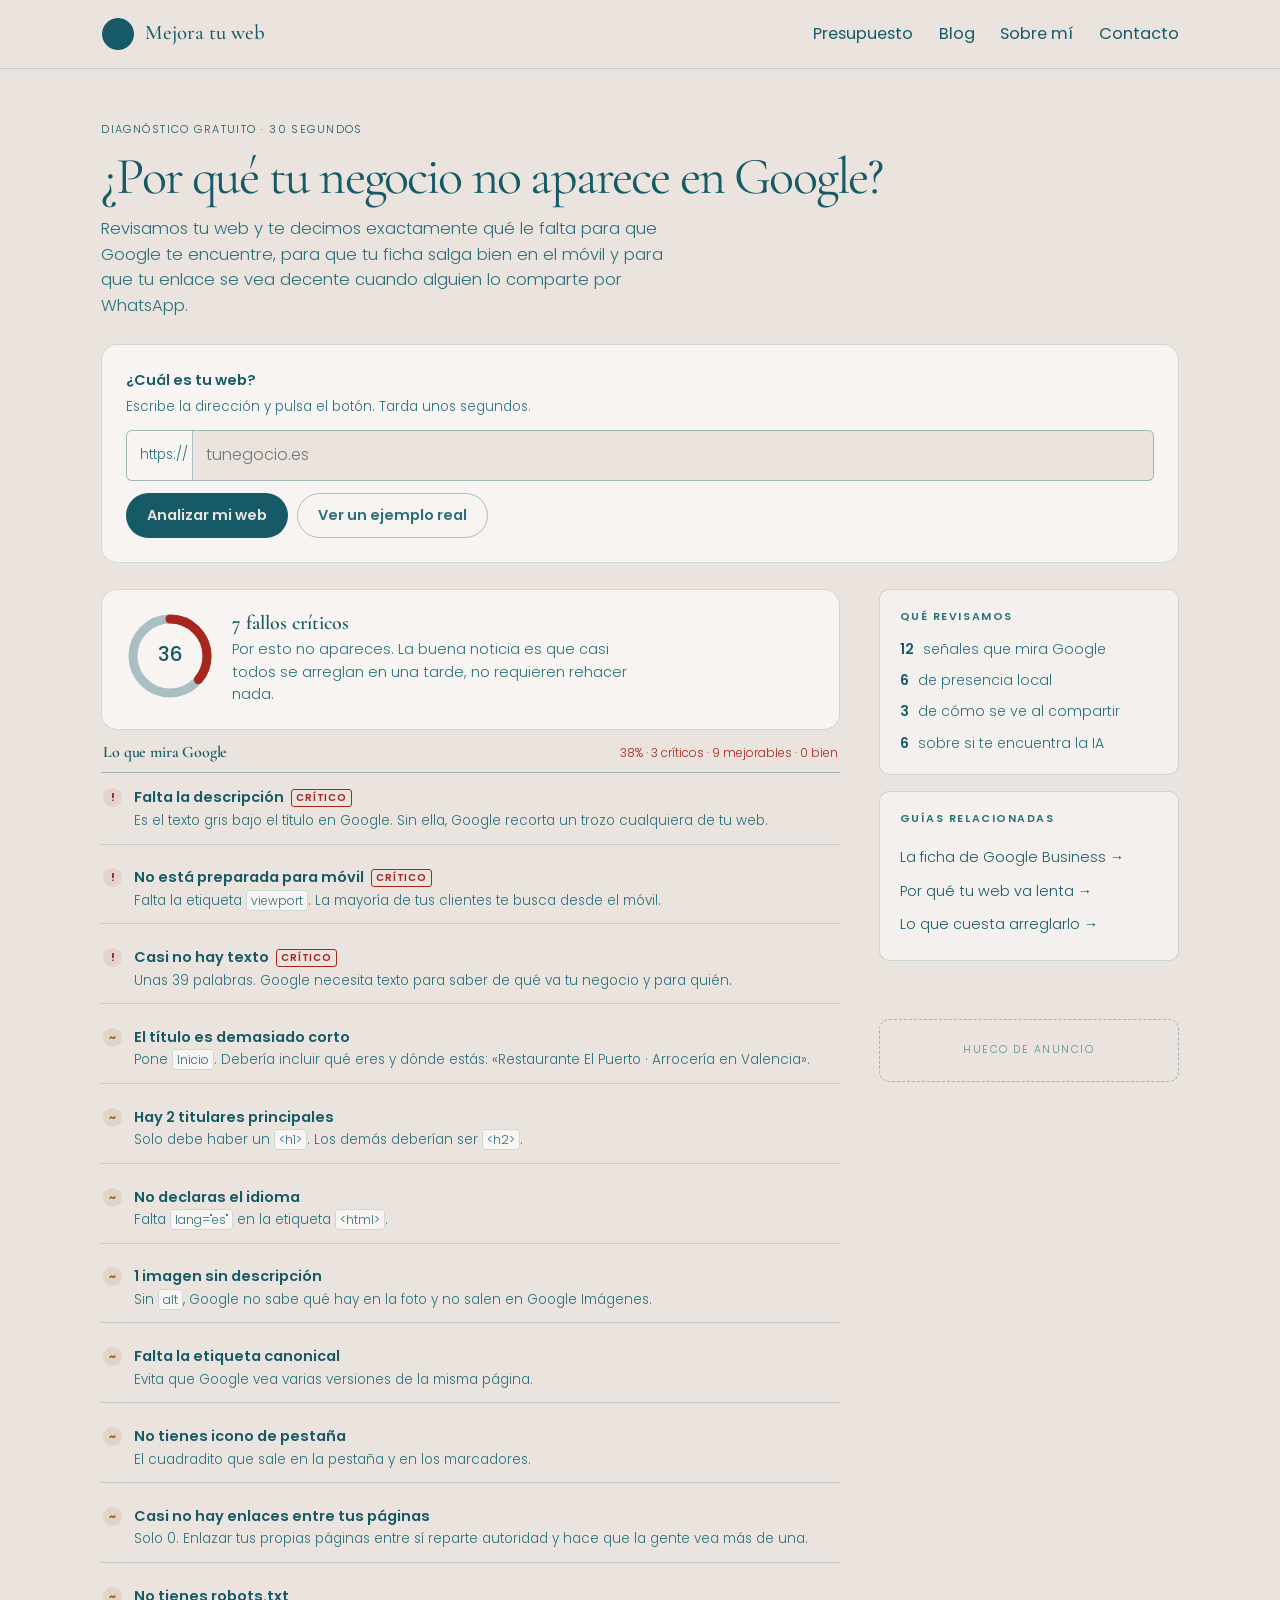
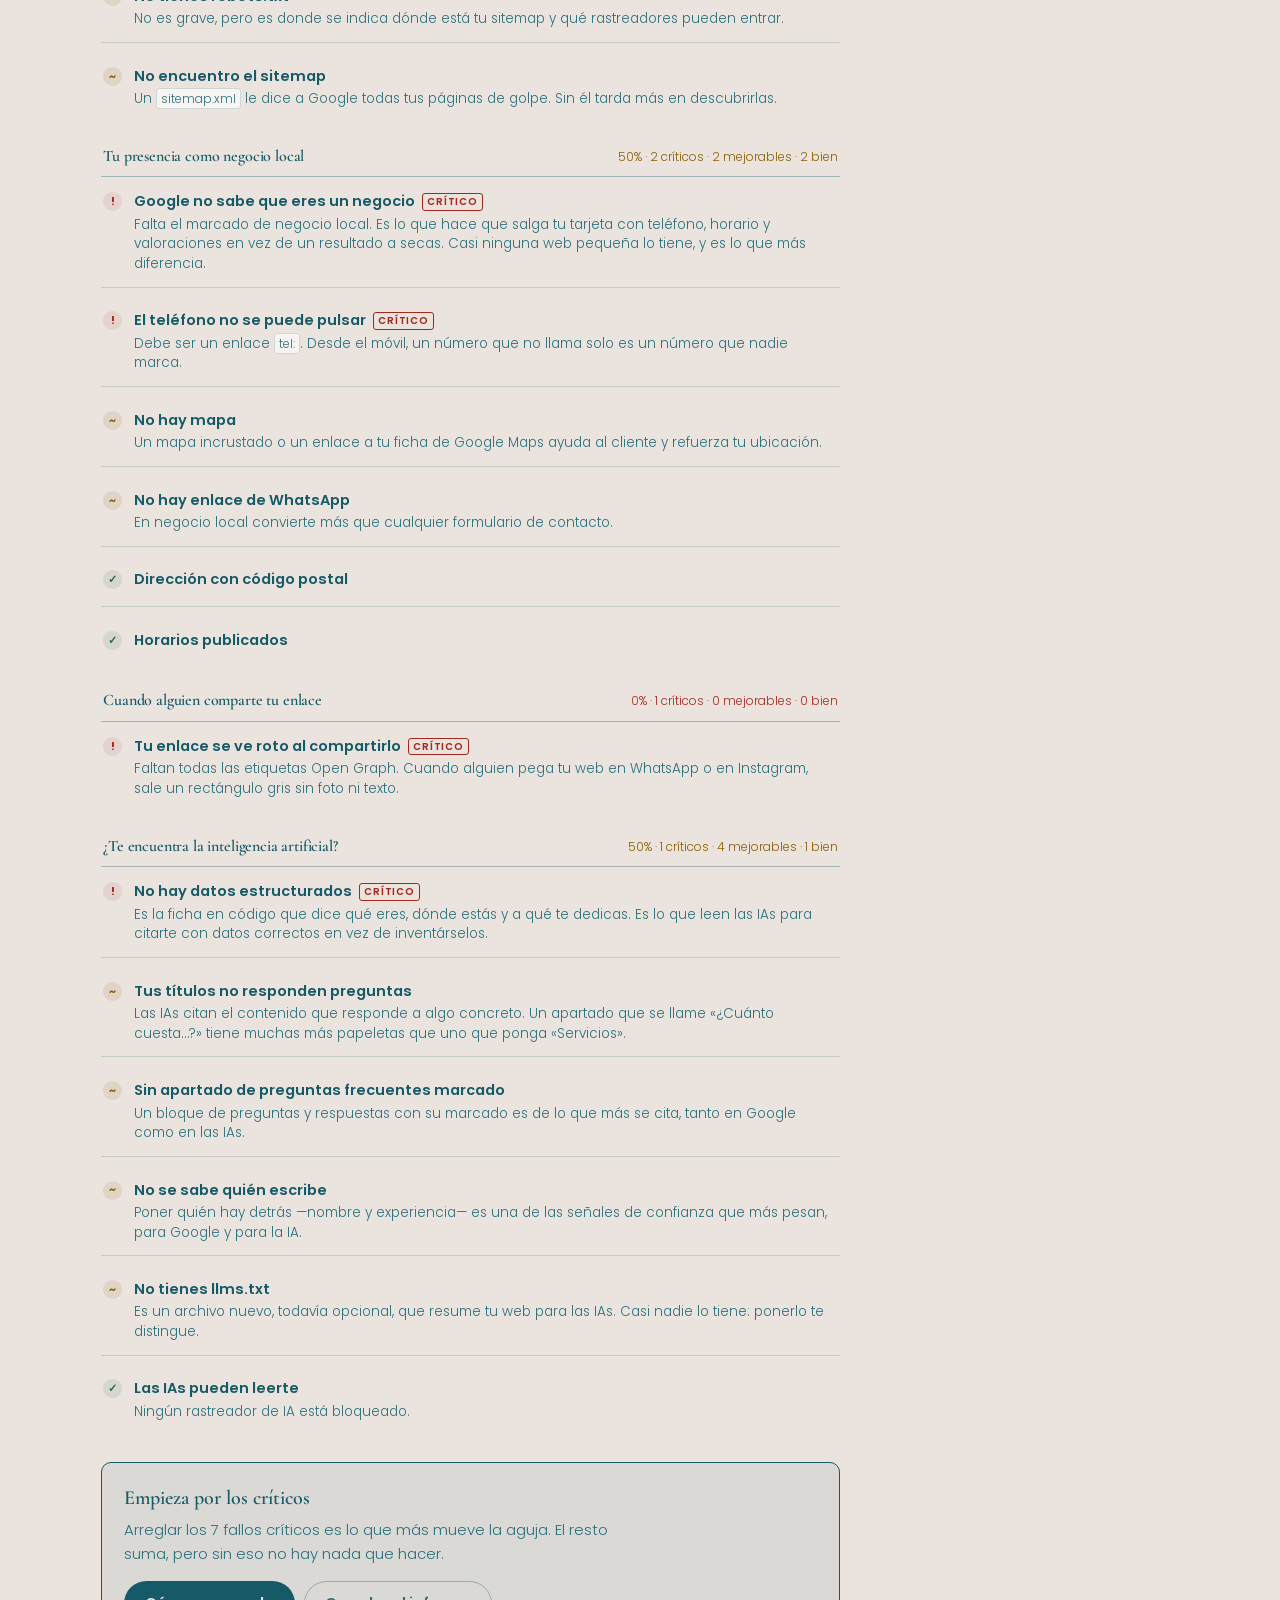
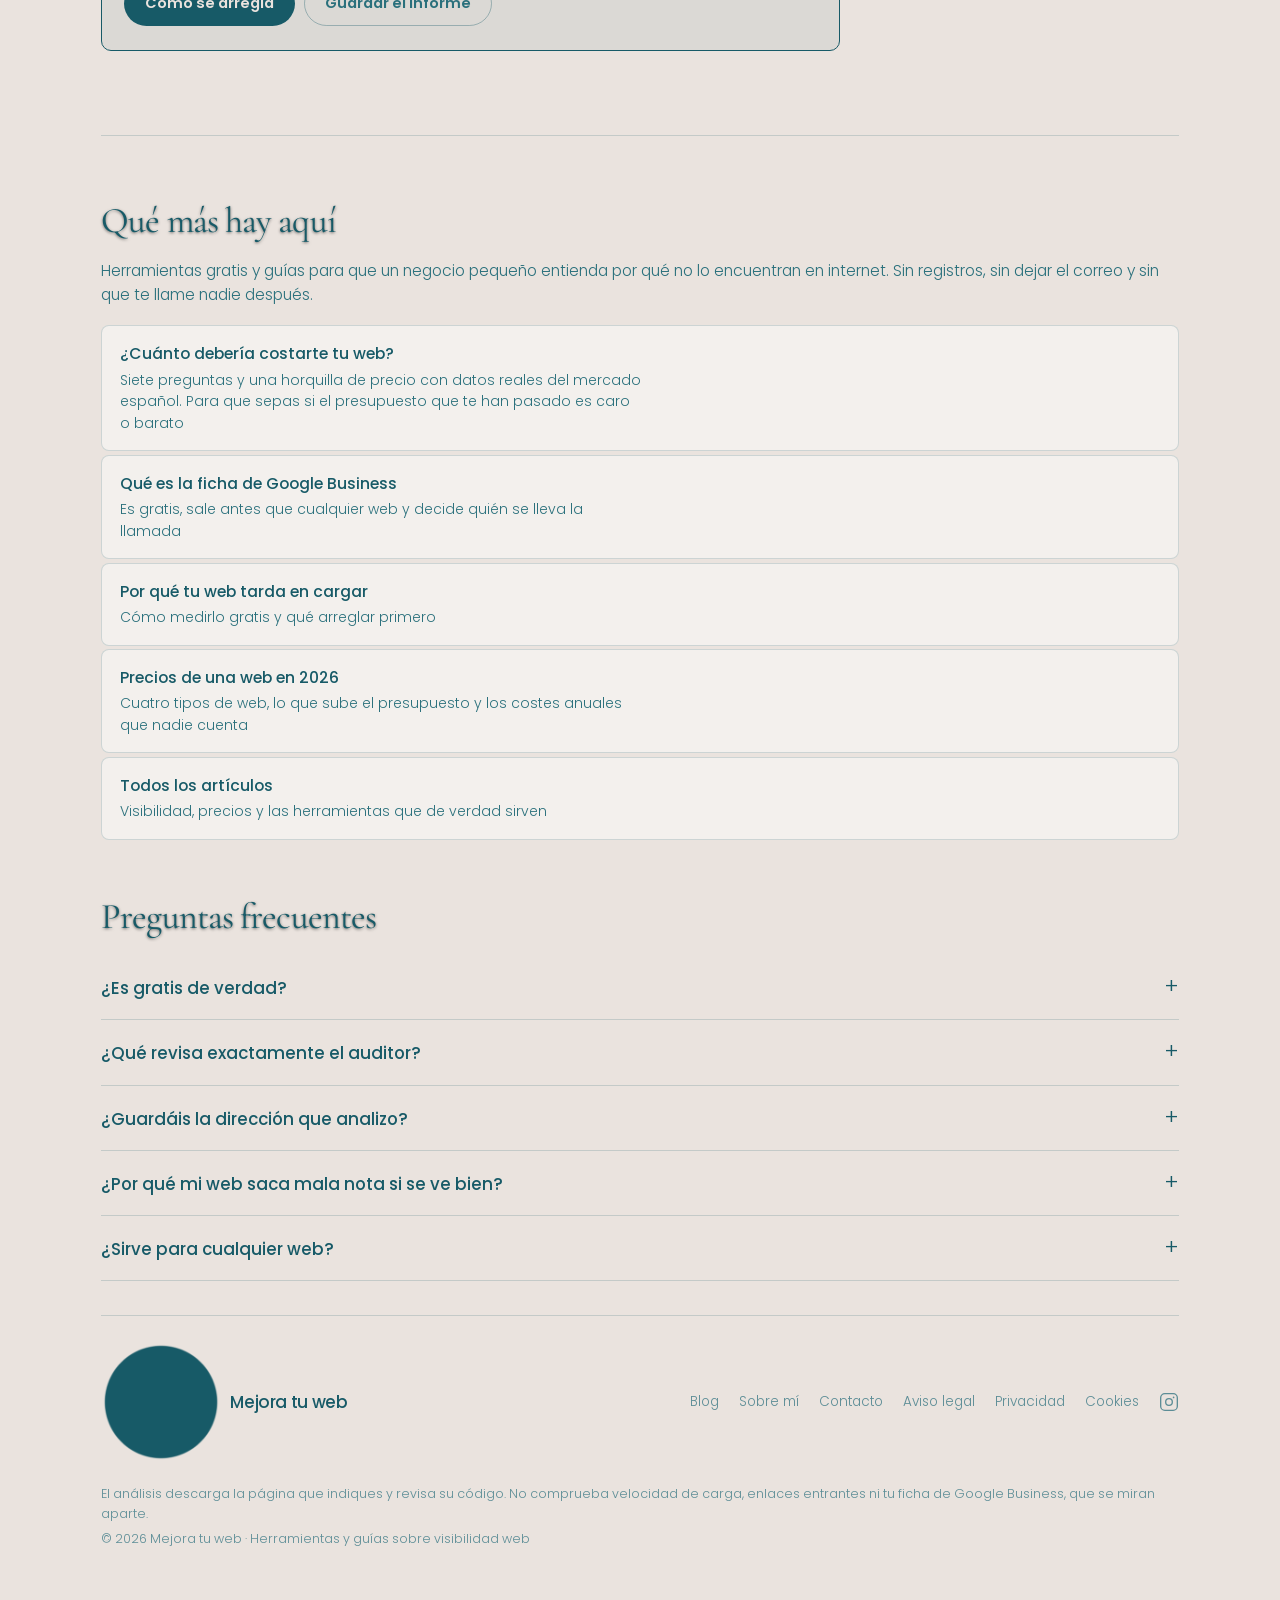
==== commit fb923849: "El sitio pasa a firmar como marca, sin nombre personal El autor de los artículos, el pie y los datos" ====
--- a/index.html
+++ b/index.html
@@ -282,9 +282,9 @@
       "publisher": { "@id": "https://mejoratuweb.world/#autor" }
     },
     {
-      "@type": "Person",
+      "@type": "Organization",
       "@id": "https://mejoratuweb.world/#autor",
-      "name": "[TU NOMBRE]",
+      "name": "Mejora tu web",
       "url": "https://mejoratuweb.world/sobre-mi",
       "sameAs": ["https://instagram.com/mejoratuweb_"]
     },
@@ -503,7 +503,7 @@
   </div>
   <div class="nota">
     <p>El an&aacute;lisis descarga la p&aacute;gina que indiques y revisa su c&oacute;digo. No comprueba velocidad de carga, enlaces entrantes ni tu ficha de Google Business, que se miran aparte.</p>
-    <p>&copy; 2026 [TU NOMBRE] &middot; Herramientas y gu&iacute;as sobre visibilidad web</p>
+    <p>&copy; 2026 Mejora tu web &middot; Herramientas y gu&iacute;as sobre visibilidad web</p>
   </div>
 </footer>
 
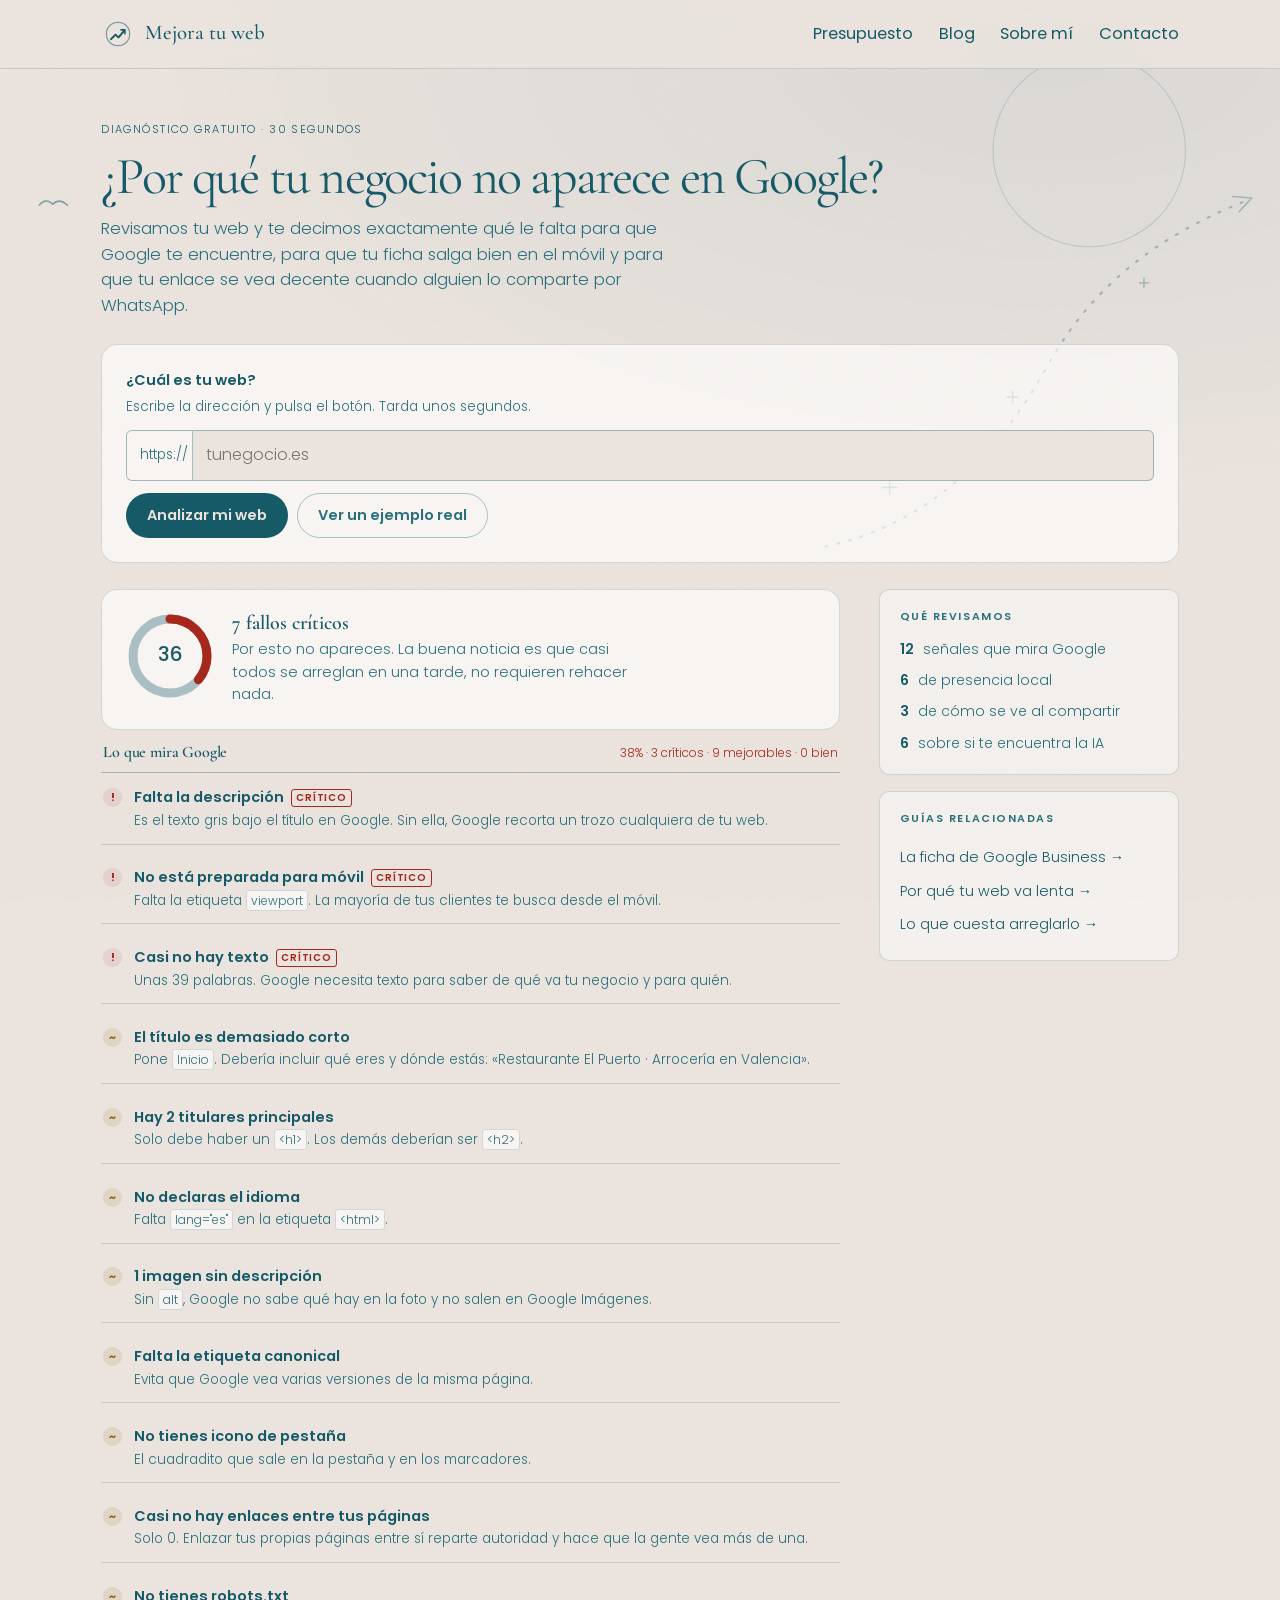
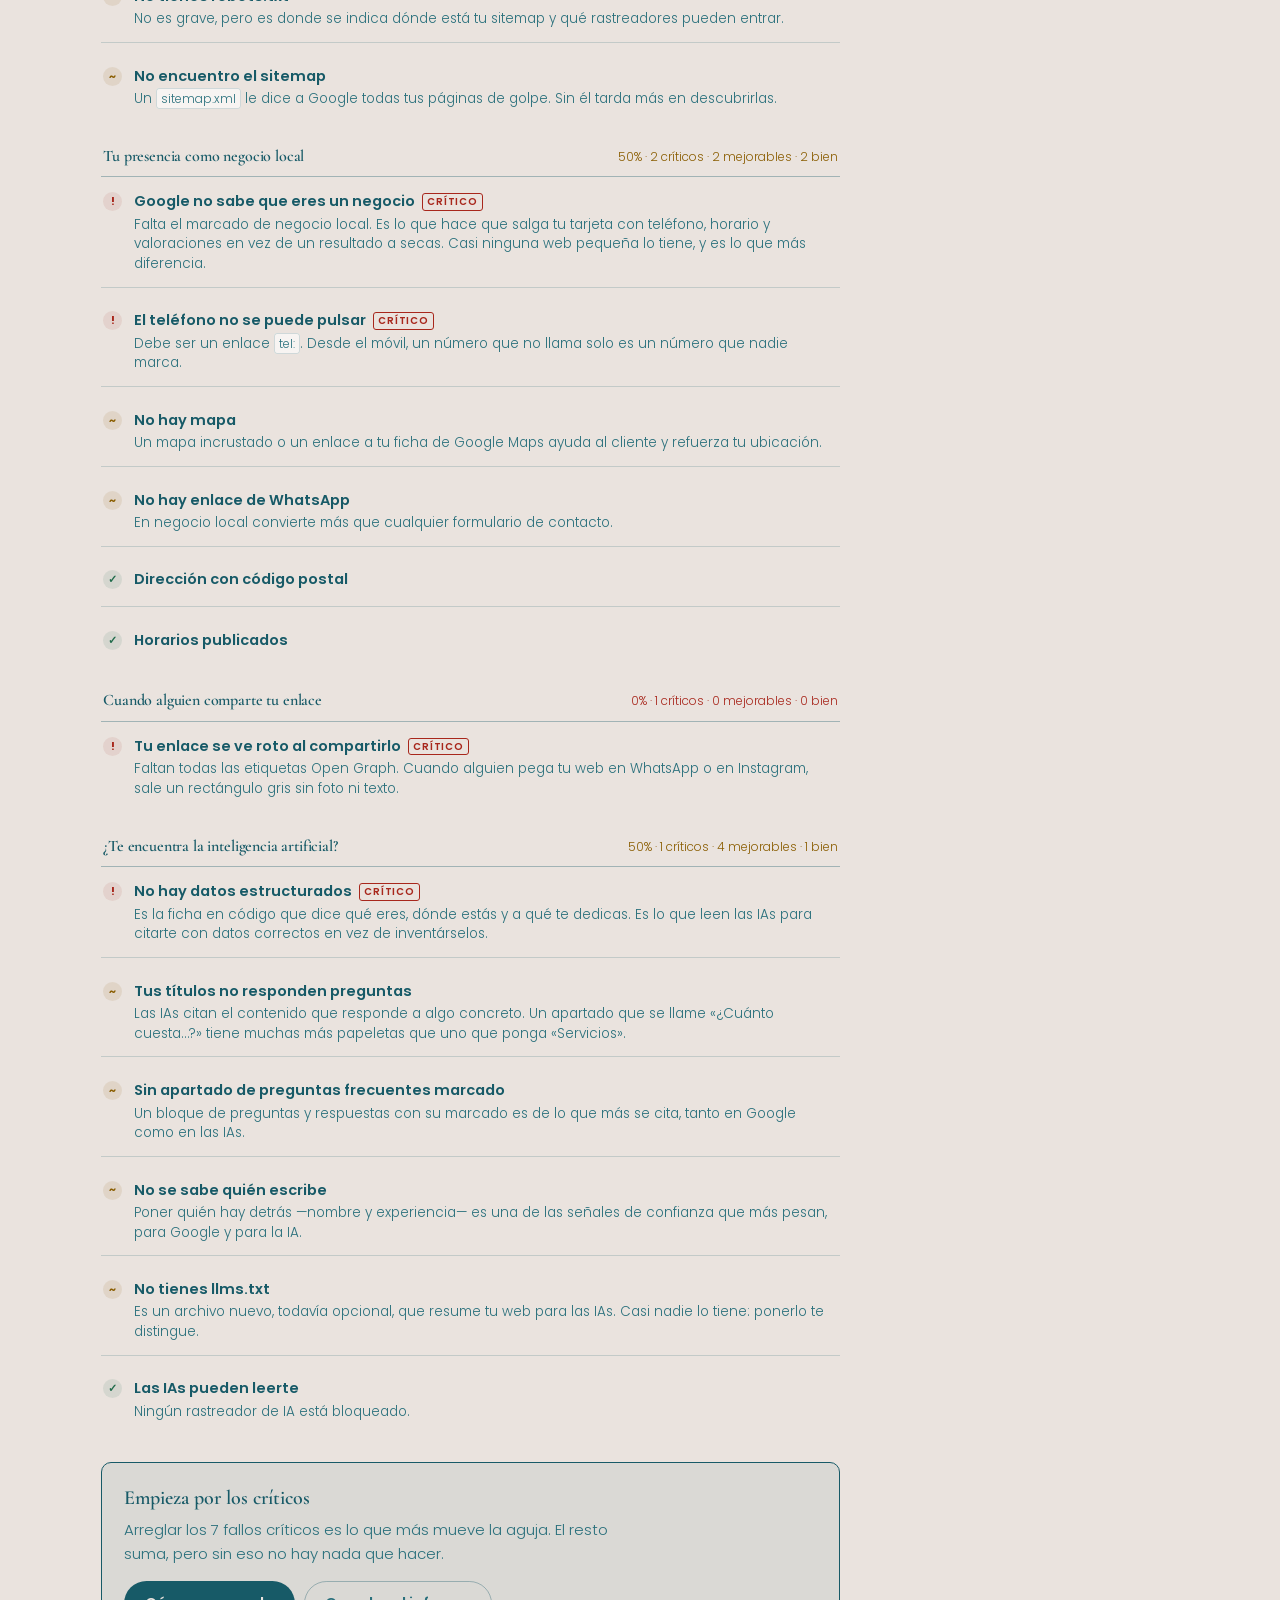
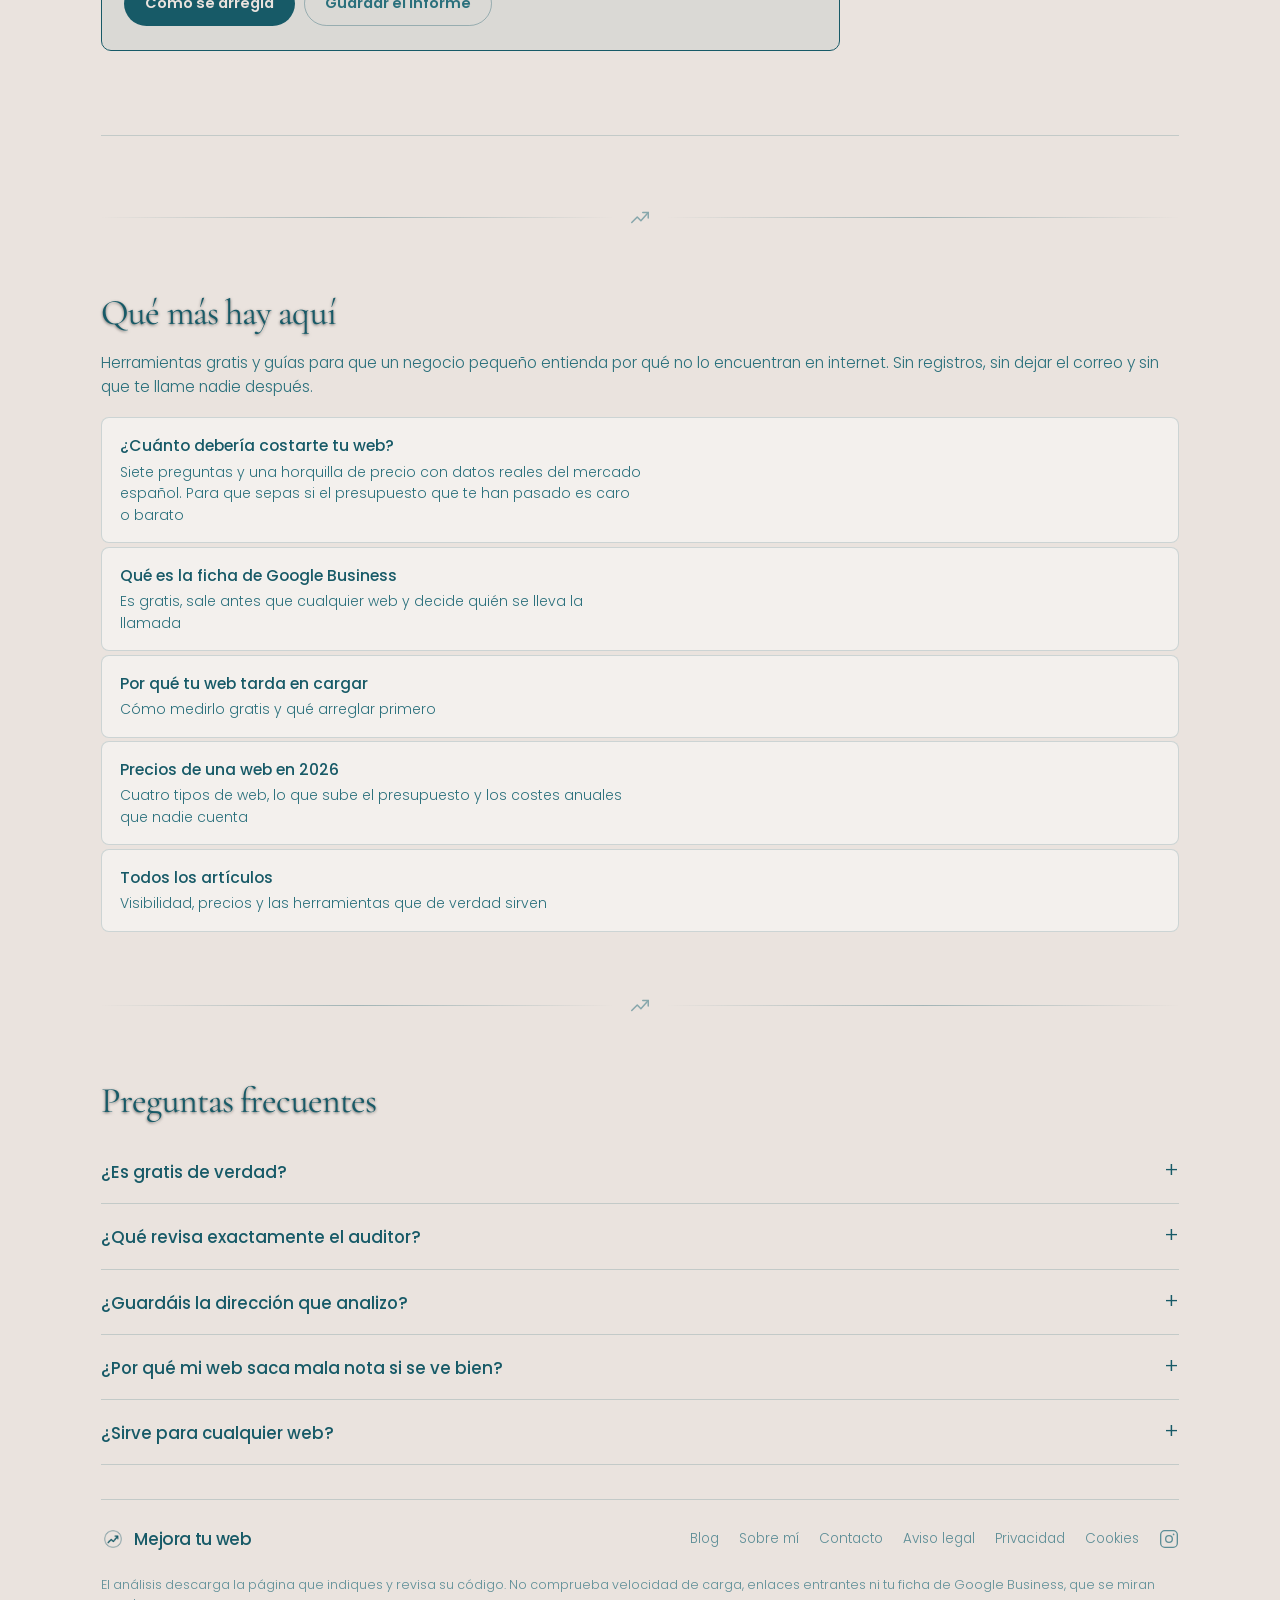
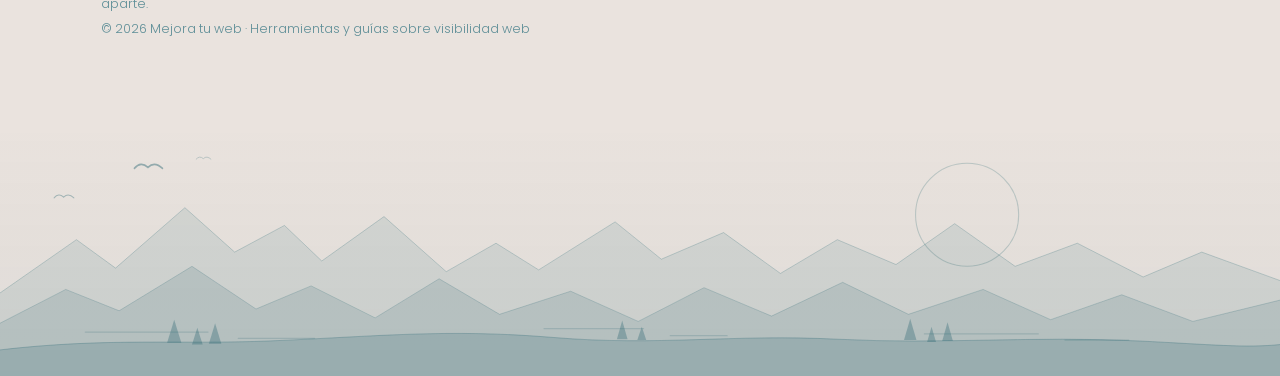
==== commit d3c76fc7: "Decorado de tinta, logo nuevo y arreglos de maquetación El sitio tenía el color pero no tenía caráct" ====
--- a/index.html
+++ b/index.html
@@ -256,7 +256,8 @@
 .pie-h{border-top:1px solid var(--line);margin-top:34px;padding-block:26px 52px;}
 .pie-h .fila{display:flex;justify-content:space-between;align-items:center;gap:16px 28px;flex-wrap:wrap;}
 .pie-h .marca-h{display:inline-flex;align-items:center;gap:9px;color:var(--ink);text-decoration:none;font-size:17px;font-weight:500;letter-spacing:-.02em;}
-.pie-h .marca-h svg{width:21px;height:21px;stroke:var(--accent);fill:none;stroke-width:1.5;}
+.pie-h .marca-h img,
+.pie-h .marca-h svg{width:24px;height:24px;object-fit:contain;flex:0 0 auto;stroke:var(--accent);fill:none;stroke-width:1.5;}
 .pie-h nav{display:flex;gap:20px;flex-wrap:wrap;align-items:center;}
 .pie-h a:not(.marca-h){color:var(--ink-3);text-decoration:none;font-size:13.5px;transition:color .2s;}
 .pie-h a:not(.marca-h):hover{color:var(--ink);}
@@ -442,7 +443,7 @@
   </div>
 
   <!-- ANUNCIO LATERAL — solo se ve en escritorio -->
-  <div class="ad">Hueco de anuncio</div>
+  <div class="ad" data-anuncio hidden><!-- Aquí irá el bloque de AdSense cuando aprueben la cuenta. Hasta entonces va oculto: una web con recuadros vacíos que ponen "hueco de anuncio" parece sin terminar, y eso lo penaliza la revisión. --></div>
 
 </aside>
 
@@ -450,6 +451,7 @@
 
 <section class="venta">
 
+<div class="filete" aria-hidden="true"><svg viewBox="0 0 24 24" fill="none" stroke="currentColor" stroke-width="1.6" stroke-linecap="round" stroke-linejoin="round"><path d="M3 17 9 11 13 15 21 6"/><path d="M15 6h6v6"/></svg></div>
 <h2>Qué más hay aquí</h2>
 
 <p>Herramientas gratis y guías para que un negocio pequeño entienda por qué no lo encuentran en internet. Sin registros, sin dejar el correo y sin que te llame nadie después.</p>
@@ -463,6 +465,7 @@
 </ul>
 
 
+<div class="filete" aria-hidden="true"><svg viewBox="0 0 24 24" fill="none" stroke="currentColor" stroke-width="1.6" stroke-linecap="round" stroke-linejoin="round"><path d="M3 17 9 11 13 15 21 6"/><path d="M15 6h6v6"/></svg></div>
 <h2>Preguntas frecuentes</h2>
 
 <details>
--- a/estilo.css
+++ b/estilo.css
@@ -273,7 +273,10 @@
 .pie-blurb{margin:clamp(1.15rem,2.4vh,1.9rem) 0 0;max-width:34ch;line-height:1.62;font-size:.94rem;color:var(--ink-soft);}
 .contacto-lista{list-style:none;margin:clamp(1.15rem,2.4vh,1.9rem) 0 0;padding:0;display:flex;flex-direction:column;gap:clamp(.6rem,1.2vh,.95rem);}
 .contacto-lista li{display:flex;align-items:center;gap:.85rem;margin:0;font-size:.92rem;}
-.contacto-lista svg{width:19px;height:19px;flex:0 0 auto;}
+.contacto-lista svg{width:19px;height:19px;flex:0 0 auto;
+  /* sin esto los iconos salen como cuadrados negros: un <svg> sin
+     fill declarado se rellena de negro por defecto. */
+  fill:none;stroke:currentColor;stroke-width:1.6;}
 .contacto-lista a{text-decoration:none;}
 .contacto-lista a:hover{text-decoration:underline;text-underline-offset:3px;}
 .pie-col h3,.pie-boletin h3{
@@ -307,7 +310,7 @@
 .pie-social{display:flex;gap:clamp(.9rem,1.5vw,1.5rem);align-items:center;}
 .pie-social a{display:inline-grid;place-items:center;transition:opacity .2s ease,transform .2s ease;}
 .pie-social a:hover{opacity:.65;transform:translateY(-2px);}
-.pie-social svg{width:26px;height:26px;}
+.pie-social svg{width:26px;height:26px;fill:none;stroke:currentColor;stroke-width:1.6;}
 .pie-legal{display:flex;gap:clamp(1.15rem,2.6vw,3rem);flex-wrap:wrap;align-items:center;}
 .pie-legal a,.pie-legal span{font-size:.88rem;text-decoration:none;color:var(--ink-soft);}
 .pie-legal a:hover{text-decoration:underline;text-underline-offset:3px;}
@@ -351,3 +354,106 @@
 }
 
 img{max-width:100%;height:auto;}
+
+/* ═══════════════════════════════════════════════════════════
+   AMBIENTE — tinta sobre papel.
+
+   Tres capas decorativas, todas aria-hidden y sin capturar el
+   ratón: el grano del papel, el cielo con los pájaros sobre la
+   cabecera, y la cordillera que cierra la página antes del pie.
+
+   Las inserta ambiente.js para no repetir el mismo SVG en las
+   catorce páginas. Son adorno: sin JavaScript la web se lee
+   exactamente igual.
+
+   OJO con el apilado. `isolation:isolate` en el body es lo que
+   hace que un hijo en z-index:-1 se pinte por encima del fondo
+   del body pero por debajo del texto. Sin eso, las capas tapan
+   el contenido y la página se ve en blanco.
+   ═══════════════════════════════════════════════════════════ */
+
+body{position:relative;isolation:isolate;}
+
+/* grano de papel: un mosaico diminuto, no una imagen a pantalla completa */
+body::before{
+  content:"";position:fixed;inset:0;z-index:-2;pointer-events:none;
+  opacity:.5;mix-blend-mode:multiply;
+  background-image:url("data:image/svg+xml,%3Csvg xmlns='http://www.w3.org/2000/svg' width='160' height='160'%3E%3Cfilter id='g'%3E%3CfeTurbulence type='fractalNoise' baseFrequency='.85' numOctaves='3'/%3E%3CfeColorMatrix type='saturate' values='0'/%3E%3C/filter%3E%3Crect width='160' height='160' filter='url(%23g)' opacity='.055'/%3E%3C/svg%3E");
+}
+
+.cielo{
+  position:absolute;top:0;left:0;right:0;
+  height:clamp(420px,78vh,760px);
+  z-index:-1;pointer-events:none;overflow:hidden;
+}
+.cielo svg{position:absolute;inset:0;width:100%;height:100%;}
+
+/* la cordillera va en el flujo, justo antes del pie */
+.paisaje{
+  margin:clamp(1.5rem,4vh,3rem) 0 0;
+  pointer-events:none;line-height:0;
+}
+.paisaje svg{display:block;width:100%;height:auto;}
+
+.tinta{stroke:#175A67;fill:none;stroke-linecap:round;stroke-linejoin:round;}
+.relleno{fill:#175A67;stroke:none;}
+
+/* ── pájaros ───────────────────────────────────────────────── */
+.ave{stroke:#175A67;fill:none;stroke-width:1.6;stroke-linecap:round;}
+.vuela{animation:vuela 96s linear infinite;}
+.vuela-2{animation-duration:132s;animation-delay:-38s;}
+.vuela-3{animation-duration:78s;animation-delay:-55s;}
+.aletea{animation:aletea 7s ease-in-out infinite;}
+@keyframes vuela{
+  from{transform:translate(-160px,0);}
+  to{transform:translate(1620px,-70px);}
+}
+@keyframes aletea{
+  0%,100%{transform:translateY(0);}
+  50%{transform:translateY(-9px);}
+}
+
+/* ── la línea que sube: los puntos viajan hacia arriba ─────── */
+.asciende{
+  stroke:#175A67;fill:none;stroke-width:2;stroke-linecap:round;
+  stroke-dasharray:2 10;opacity:.34;
+  animation:asciende 5.5s linear infinite;
+}
+@keyframes asciende{ to{ stroke-dashoffset:-120; } }
+.bruma{animation:bruma 17s ease-in-out infinite;}
+@keyframes bruma{ 0%,100%{opacity:.5;} 50%{opacity:.9;} }
+
+/* En pantallas estrechas el trazo ascendente se cruza con el
+   titular: se queda solo el cielo y los pájaros. */
+@media (max-width:900px){ .solo-ancho{display:none;} }
+
+/* ── marca ─────────────────────────────────────────────────── */
+/* el trazo del logo se estira un poco al pasar por encima */
+.nav .marca img{transition:transform .5s cubic-bezier(.22,1,.36,1);}
+.nav .marca:hover img{transform:translate(1px,-2px);}
+
+/* ── filete ornamentado entre secciones ────────────────────── */
+.filete{
+  display:flex;align-items:center;gap:1rem;
+  margin:clamp(3rem,7vh,4.5rem) 0;color:var(--ink-faint);
+}
+.filete::before,.filete::after{
+  content:"";height:1px;flex:1;
+  background:linear-gradient(90deg,transparent,var(--line-2),transparent);
+}
+.filete svg{width:22px;height:22px;flex:0 0 auto;opacity:.7;}
+
+/* ── botones: un milímetro de vida ─────────────────────────── */
+.btn,.btn-ghost{transition:background .2s ease,color .2s ease,transform .2s ease;}
+.btn:hover,.btn-ghost:hover{transform:translateY(-1px);}
+
+@media (prefers-reduced-motion:reduce){
+  .vuela,.aletea,.asciende,.bruma{animation:none !important;}
+  .nav .marca:hover img,.btn:hover,.btn-ghost:hover{transform:none;}
+}
+
+/* En móvil la cordillera quedaría en una tira de 80px: le damos
+   altura fija y dejamos que recorte por los lados. */
+@media (max-width:700px){
+  .paisaje svg{height:132px;}
+}
--- a/estilo.css
+++ b/estilo.css
@@ -273,7 +273,10 @@
 .pie-blurb{margin:clamp(1.15rem,2.4vh,1.9rem) 0 0;max-width:34ch;line-height:1.62;font-size:.94rem;color:var(--ink-soft);}
 .contacto-lista{list-style:none;margin:clamp(1.15rem,2.4vh,1.9rem) 0 0;padding:0;display:flex;flex-direction:column;gap:clamp(.6rem,1.2vh,.95rem);}
 .contacto-lista li{display:flex;align-items:center;gap:.85rem;margin:0;font-size:.92rem;}
-.contacto-lista svg{width:19px;height:19px;flex:0 0 auto;}
+.contacto-lista svg{width:19px;height:19px;flex:0 0 auto;
+  /* sin esto los iconos salen como cuadrados negros: un <svg> sin
+     fill declarado se rellena de negro por defecto. */
+  fill:none;stroke:currentColor;stroke-width:1.6;}
 .contacto-lista a{text-decoration:none;}
 .contacto-lista a:hover{text-decoration:underline;text-underline-offset:3px;}
 .pie-col h3,.pie-boletin h3{
@@ -307,7 +310,7 @@
 .pie-social{display:flex;gap:clamp(.9rem,1.5vw,1.5rem);align-items:center;}
 .pie-social a{display:inline-grid;place-items:center;transition:opacity .2s ease,transform .2s ease;}
 .pie-social a:hover{opacity:.65;transform:translateY(-2px);}
-.pie-social svg{width:26px;height:26px;}
+.pie-social svg{width:26px;height:26px;fill:none;stroke:currentColor;stroke-width:1.6;}
 .pie-legal{display:flex;gap:clamp(1.15rem,2.6vw,3rem);flex-wrap:wrap;align-items:center;}
 .pie-legal a,.pie-legal span{font-size:.88rem;text-decoration:none;color:var(--ink-soft);}
 .pie-legal a:hover{text-decoration:underline;text-underline-offset:3px;}
@@ -351,3 +354,106 @@
 }
 
 img{max-width:100%;height:auto;}
+
+/* ═══════════════════════════════════════════════════════════
+   AMBIENTE — tinta sobre papel.
+
+   Tres capas decorativas, todas aria-hidden y sin capturar el
+   ratón: el grano del papel, el cielo con los pájaros sobre la
+   cabecera, y la cordillera que cierra la página antes del pie.
+
+   Las inserta ambiente.js para no repetir el mismo SVG en las
+   catorce páginas. Son adorno: sin JavaScript la web se lee
+   exactamente igual.
+
+   OJO con el apilado. `isolation:isolate` en el body es lo que
+   hace que un hijo en z-index:-1 se pinte por encima del fondo
+   del body pero por debajo del texto. Sin eso, las capas tapan
+   el contenido y la página se ve en blanco.
+   ═══════════════════════════════════════════════════════════ */
+
+body{position:relative;isolation:isolate;}
+
+/* grano de papel: un mosaico diminuto, no una imagen a pantalla completa */
+body::before{
+  content:"";position:fixed;inset:0;z-index:-2;pointer-events:none;
+  opacity:.5;mix-blend-mode:multiply;
+  background-image:url("data:image/svg+xml,%3Csvg xmlns='http://www.w3.org/2000/svg' width='160' height='160'%3E%3Cfilter id='g'%3E%3CfeTurbulence type='fractalNoise' baseFrequency='.85' numOctaves='3'/%3E%3CfeColorMatrix type='saturate' values='0'/%3E%3C/filter%3E%3Crect width='160' height='160' filter='url(%23g)' opacity='.055'/%3E%3C/svg%3E");
+}
+
+.cielo{
+  position:absolute;top:0;left:0;right:0;
+  height:clamp(420px,78vh,760px);
+  z-index:-1;pointer-events:none;overflow:hidden;
+}
+.cielo svg{position:absolute;inset:0;width:100%;height:100%;}
+
+/* la cordillera va en el flujo, justo antes del pie */
+.paisaje{
+  margin:clamp(1.5rem,4vh,3rem) 0 0;
+  pointer-events:none;line-height:0;
+}
+.paisaje svg{display:block;width:100%;height:auto;}
+
+.tinta{stroke:#175A67;fill:none;stroke-linecap:round;stroke-linejoin:round;}
+.relleno{fill:#175A67;stroke:none;}
+
+/* ── pájaros ───────────────────────────────────────────────── */
+.ave{stroke:#175A67;fill:none;stroke-width:1.6;stroke-linecap:round;}
+.vuela{animation:vuela 96s linear infinite;}
+.vuela-2{animation-duration:132s;animation-delay:-38s;}
+.vuela-3{animation-duration:78s;animation-delay:-55s;}
+.aletea{animation:aletea 7s ease-in-out infinite;}
+@keyframes vuela{
+  from{transform:translate(-160px,0);}
+  to{transform:translate(1620px,-70px);}
+}
+@keyframes aletea{
+  0%,100%{transform:translateY(0);}
+  50%{transform:translateY(-9px);}
+}
+
+/* ── la línea que sube: los puntos viajan hacia arriba ─────── */
+.asciende{
+  stroke:#175A67;fill:none;stroke-width:2;stroke-linecap:round;
+  stroke-dasharray:2 10;opacity:.34;
+  animation:asciende 5.5s linear infinite;
+}
+@keyframes asciende{ to{ stroke-dashoffset:-120; } }
+.bruma{animation:bruma 17s ease-in-out infinite;}
+@keyframes bruma{ 0%,100%{opacity:.5;} 50%{opacity:.9;} }
+
+/* En pantallas estrechas el trazo ascendente se cruza con el
+   titular: se queda solo el cielo y los pájaros. */
+@media (max-width:900px){ .solo-ancho{display:none;} }
+
+/* ── marca ─────────────────────────────────────────────────── */
+/* el trazo del logo se estira un poco al pasar por encima */
+.nav .marca img{transition:transform .5s cubic-bezier(.22,1,.36,1);}
+.nav .marca:hover img{transform:translate(1px,-2px);}
+
+/* ── filete ornamentado entre secciones ────────────────────── */
+.filete{
+  display:flex;align-items:center;gap:1rem;
+  margin:clamp(3rem,7vh,4.5rem) 0;color:var(--ink-faint);
+}
+.filete::before,.filete::after{
+  content:"";height:1px;flex:1;
+  background:linear-gradient(90deg,transparent,var(--line-2),transparent);
+}
+.filete svg{width:22px;height:22px;flex:0 0 auto;opacity:.7;}
+
+/* ── botones: un milímetro de vida ─────────────────────────── */
+.btn,.btn-ghost{transition:background .2s ease,color .2s ease,transform .2s ease;}
+.btn:hover,.btn-ghost:hover{transform:translateY(-1px);}
+
+@media (prefers-reduced-motion:reduce){
+  .vuela,.aletea,.asciende,.bruma{animation:none !important;}
+  .nav .marca:hover img,.btn:hover,.btn-ghost:hover{transform:none;}
+}
+
+/* En móvil la cordillera quedaría en una tira de 80px: le damos
+   altura fija y dejamos que recorte por los lados. */
+@media (max-width:700px){
+  .paisaje svg{height:132px;}
+}
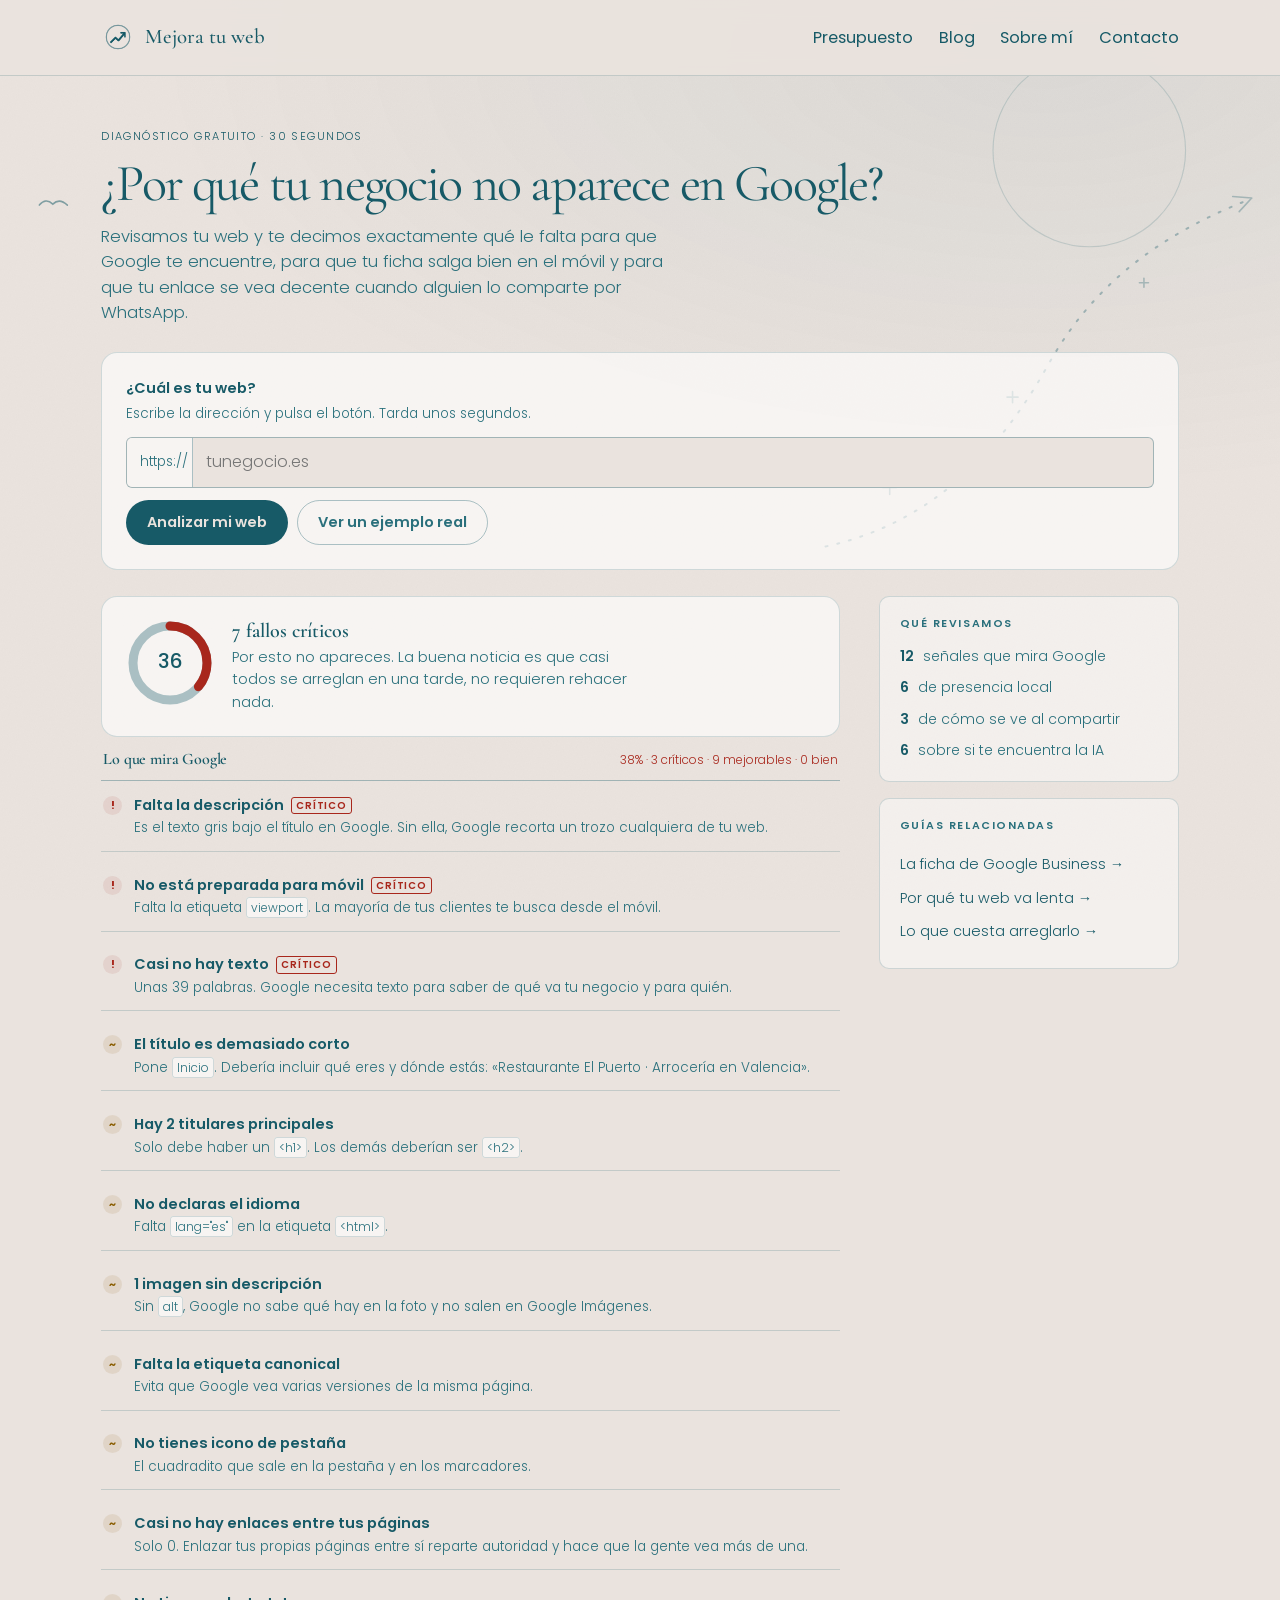
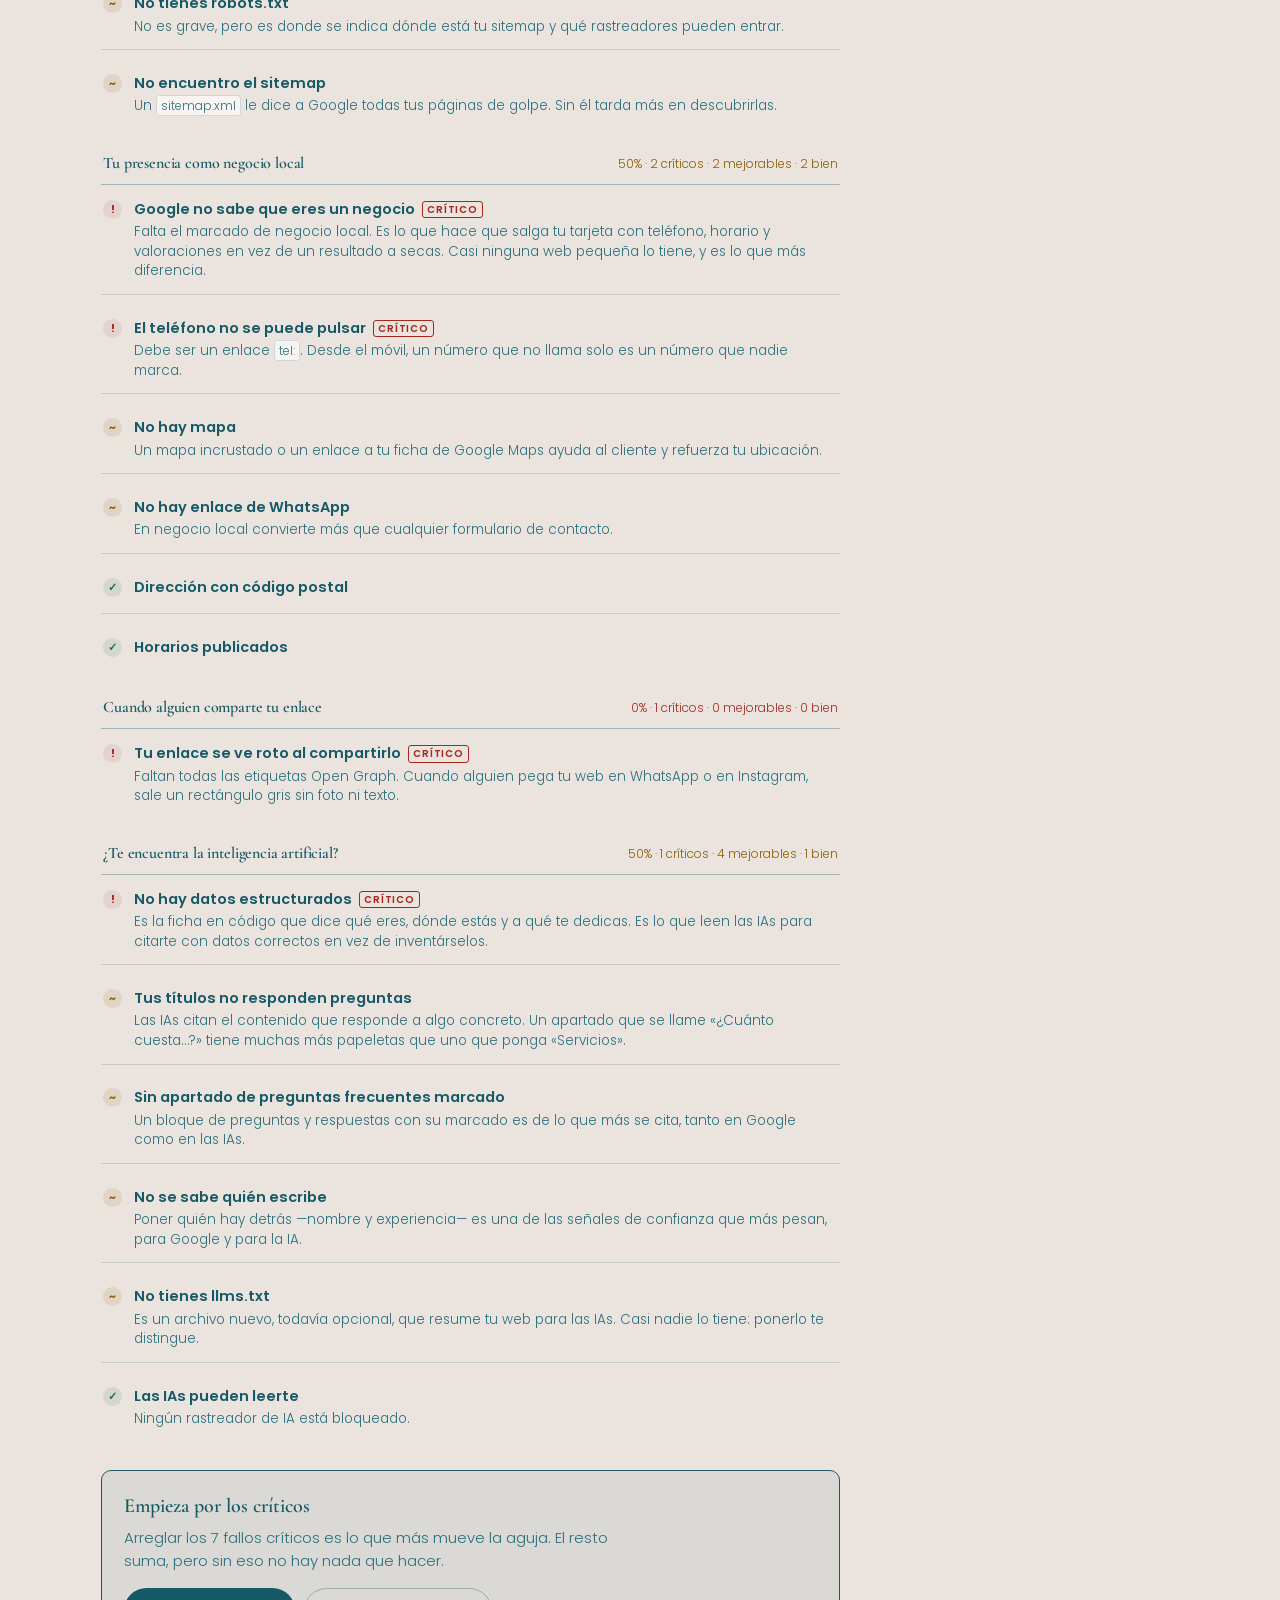
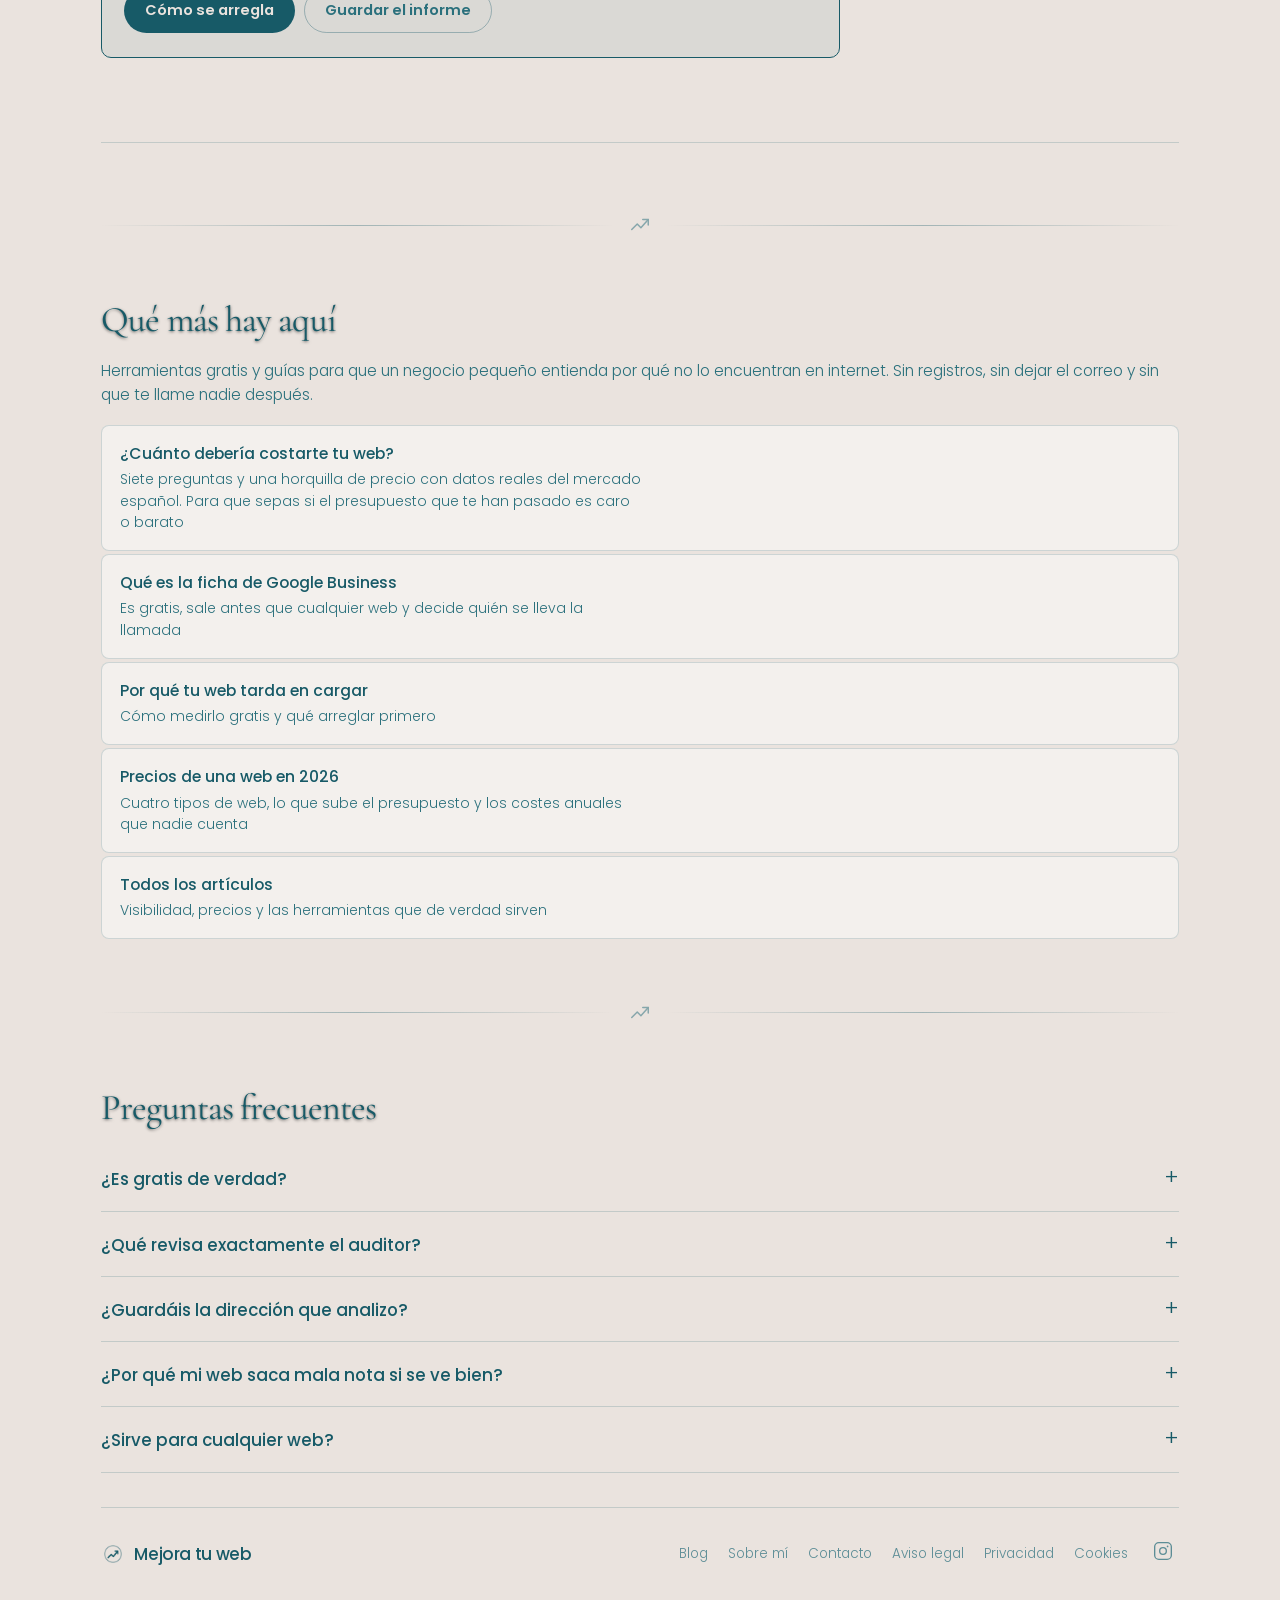
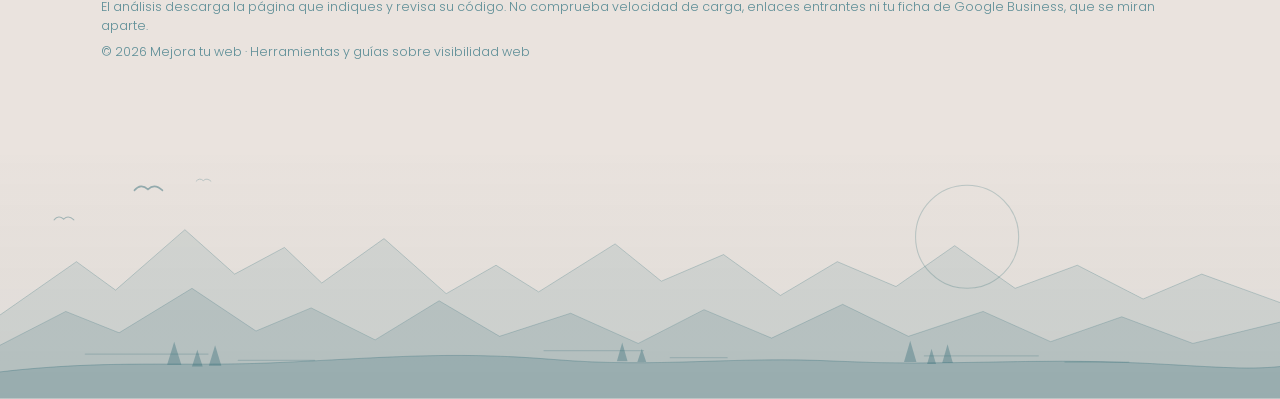
==== commit 86950d8f: "Portadas para compartir, huecos táctiles y letra legible en móvil Las siete etiquetas og:image apunt" ====
--- a/index.html
+++ b/index.html
@@ -258,7 +258,10 @@
 .pie-h .marca-h{display:inline-flex;align-items:center;gap:9px;color:var(--ink);text-decoration:none;font-size:17px;font-weight:500;letter-spacing:-.02em;}
 .pie-h .marca-h img,
 .pie-h .marca-h svg{width:24px;height:24px;object-fit:contain;flex:0 0 auto;stroke:var(--accent);fill:none;stroke-width:1.5;}
-.pie-h nav{display:flex;gap:20px;flex-wrap:wrap;align-items:center;}
+.pie-h nav{display:flex;gap:4px 20px;flex-wrap:wrap;align-items:center;}
+/* altura para el dedo: un enlace de 13px mide 21px de alto y se falla. */
+.pie-h a:not(.marca-h){display:inline-block;padding-block:.45rem;}
+.pie-h .ig{padding:.35rem;}
 .pie-h a:not(.marca-h){color:var(--ink-3);text-decoration:none;font-size:13.5px;transition:color .2s;}
 .pie-h a:not(.marca-h):hover{color:var(--ink);}
 .pie-h .ig{display:inline-grid;place-items:center;}
@@ -267,6 +270,14 @@
 .pie-h .nota p{margin:0 0 6px;}
 .nav .marca img{width:34px;height:34px;object-fit:contain;flex:0 0 auto;}
 img{max-width:100%;height:auto;}
+
+@media (max-width:560px){
+  /* Por debajo de 12px no se lee cómodamente en un móvil. */
+  .kicker{font-size:12px;}
+  .crit{font-size:11px;}
+  .tally{font-size:12.5px;}
+  .mark{font-size:12px;}
+}
 </style>
 
 <script type="application/ld+json">
--- a/estilo.css
+++ b/estilo.css
@@ -457,3 +457,17 @@
 @media (max-width:700px){
   .paisaje svg{height:132px;}
 }
+
+/* ── objetivos táctiles ────────────────────────────────────
+   Un enlace de texto suelto mide 16px de alto: con el dedo en
+   el móvil se falla. Les damos altura real sin separarlos más
+   de la cuenta a la vista. */
+.nav a:not(.marca){display:inline-block;padding-block:.5rem;}
+.pie-col a,.pie-legal a{padding-block:.3rem;}
+.contacto-lista a{display:inline-block;padding-block:.25rem;}
+@media (max-width:720px){
+  .nav{padding-block:.8rem;}
+  .nav ul{gap:.1rem 1.3rem;align-items:center;}
+  .nav a:not(.marca){padding-block:.62rem;}
+  .pie-col a,.pie-legal a{padding-block:.45rem;}
+}
--- a/estilo.css
+++ b/estilo.css
@@ -457,3 +457,17 @@
 @media (max-width:700px){
   .paisaje svg{height:132px;}
 }
+
+/* ── objetivos táctiles ────────────────────────────────────
+   Un enlace de texto suelto mide 16px de alto: con el dedo en
+   el móvil se falla. Les damos altura real sin separarlos más
+   de la cuenta a la vista. */
+.nav a:not(.marca){display:inline-block;padding-block:.5rem;}
+.pie-col a,.pie-legal a{padding-block:.3rem;}
+.contacto-lista a{display:inline-block;padding-block:.25rem;}
+@media (max-width:720px){
+  .nav{padding-block:.8rem;}
+  .nav ul{gap:.1rem 1.3rem;align-items:center;}
+  .nav a:not(.marca){padding-block:.62rem;}
+  .pie-col a,.pie-legal a{padding-block:.45rem;}
+}
